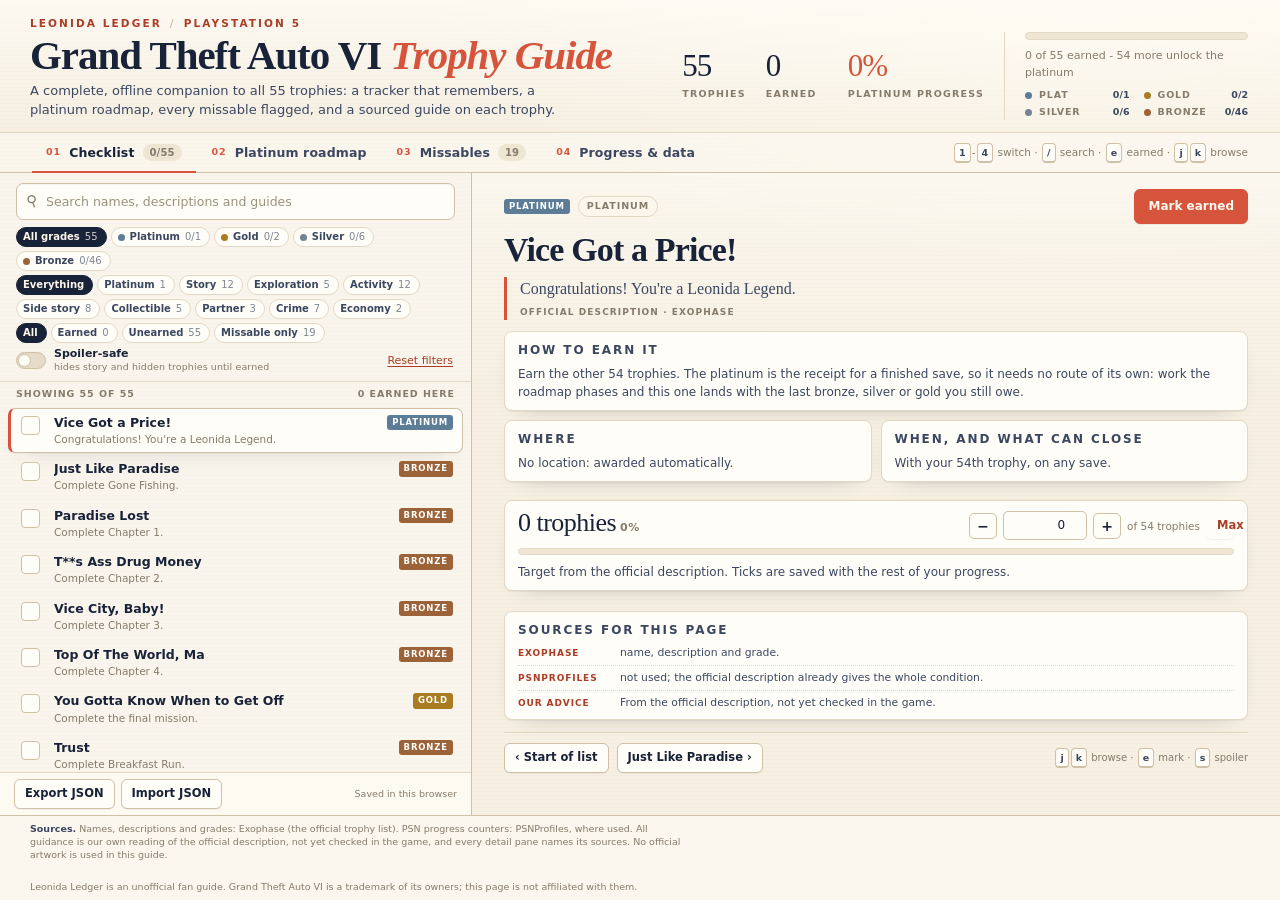
==== app/index.html @ e732f0f4 "Leonida Ledger: sourced 55-trophy tracker, platinum roadmap and missables guide - Checklist over all" ====
<!doctype html>
<html lang="en">
<head>
<meta charset="utf-8">
<meta name="viewport" content="width=device-width, initial-scale=1">
<meta name="color-scheme" content="light">
<title>Leonida Ledger - GTA VI trophy guide and tracker</title>
<link rel="stylesheet" href="style.css">
</head>
<body>
<a class="skip-link" href="#main">Skip to the guide</a>

<header class="masthead">
  <div class="brand">
    <p class="kicker">Leonida Ledger <span class="dot">/</span> PlayStation 5 <span class="pill" id="demo-pill" hidden>Preview data - not saved</span></p>
    <h1>Grand Theft Auto VI <em>Trophy Guide</em></h1>
    <p class="dek">A complete, offline companion to all 55 trophies: a tracker that remembers, a platinum roadmap, every missable flagged, and a sourced guide on each trophy.</p>
  </div>
  <div class="dashboard" aria-label="Progress summary">
    <div class="stat">
      <span class="stat-value" id="stat-total">55</span>
      <span class="stat-label">trophies</span>
    </div>
    <div class="stat">
      <span class="stat-value" id="stat-earned">0</span>
      <span class="stat-label">earned</span>
    </div>
    <div class="stat accent">
      <span class="stat-value" id="stat-plat">0%</span>
      <span class="stat-label">platinum progress</span>
    </div>
    <div class="statwide">
      <div class="platbar" role="progressbar" aria-labelledby="plat-caption" aria-valuemin="0" aria-valuemax="55" aria-valuenow="0" id="platbar"><span id="platfill"></span></div>
      <p class="platcaption" id="plat-caption"><span id="plat-caption-text">0 of 55 earned - 54 unlocks the platinum</span></p>
      <ul class="gradebars" id="gradebars" aria-label="Trophies earned by grade"></ul>
    </div>
  </div>
</header>

<nav class="tabs" role="tablist" aria-label="Guide sections">
  <button class="tab" role="tab" id="tab-checklist" data-tab="checklist" aria-controls="view-checklist" aria-selected="true"><span class="tabnum">01</span> Checklist <span class="tabcount" id="tabcount">0/55</span></button>
  <button class="tab" role="tab" id="tab-roadmap" data-tab="roadmap" aria-controls="view-roadmap" aria-selected="false"><span class="tabnum">02</span> Platinum roadmap</button>
  <button class="tab" role="tab" id="tab-missables" data-tab="missables" aria-controls="view-missables" aria-selected="false"><span class="tabnum">03</span> Missables <span class="tabcount" id="misscount">0</span></button>
  <button class="tab" role="tab" id="tab-progress" data-tab="progress" aria-controls="view-progress" aria-selected="false"><span class="tabnum">04</span> Progress &amp; data</button>
  <span class="tabhint"><kbd>1</kbd>-<kbd>4</kbd> switch · <kbd>/</kbd> search · <kbd>e</kbd> earned · <kbd>j</kbd><kbd>k</kbd> browse</span>
</nav>

<main id="main">
  <section class="view view-workbench" id="view-checklist" role="tabpanel" aria-labelledby="tab-checklist">
    <div class="workbench">
      <aside class="listpane" aria-label="Trophy list and filters">
        <div class="searchrow">
          <label class="search" for="search">
            <span class="search-icon" aria-hidden="true">&#9906;</span>
            <input id="search" type="search" placeholder="Search names, descriptions and guides" autocomplete="off" spellcheck="false">
          </label>
          <button class="ghostbtn" id="clear-search" type="button" hidden>Clear</button>
        </div>

        <div class="filters">
          <div class="chiprow" id="grade-filters" role="group" aria-label="Filter by trophy grade"></div>
          <div class="chiprow" id="kind-filters" role="group" aria-label="Filter by trophy kind"></div>
          <div class="chiprow" id="status-filters" role="group" aria-label="Filter by earned state"></div>
          <div class="filterfoot">
            <label class="switch" for="spoiler">
              <input type="checkbox" id="spoiler">
              <span class="switch-track" aria-hidden="true"><span class="switch-knob"></span></span>
              <span class="switch-text">Spoiler-safe<small>hides story and hidden trophies until earned</small></span>
            </label>
            <button class="linkbtn" id="clear-filters" type="button">Reset filters</button>
          </div>
        </div>

        <p class="listmeta" id="listmeta" aria-live="polite"></p>
        <ol class="trophylist" id="trophylist" role="listbox" aria-label="Trophies" tabindex="0"></ol>
        <div class="listempty" id="list-empty" hidden>
          <p class="empty-title">Nothing matches those filters</p>
          <p>Try a looser grade, a different kind, or clear the search.</p>
          <button class="btn" id="empty-reset" type="button">Reset filters</button>
        </div>
        <div class="listfoot">
          <button class="btn small" type="button" data-action="export">Export JSON</button>
          <label class="btn small"><span>Import JSON</span><input type="file" accept="application/json,.json" data-action="import" hidden></label>
          <span class="listfoot-note" id="save-note">Saved in this browser</span>
        </div>
      </aside>

      <article class="detailpane" id="detail" aria-live="polite"></article>
    </div>
  </section>

  <section class="view view-scroll" id="view-roadmap" role="tabpanel" aria-labelledby="tab-roadmap" hidden></section>
  <section class="view view-scroll" id="view-missables" role="tabpanel" aria-labelledby="tab-missables" hidden></section>
  <section class="view view-scroll" id="view-progress" role="tabpanel" aria-labelledby="tab-progress" hidden></section>
</main>

<footer class="foot">
  <p><strong>Sources.</strong> Names, descriptions and grades: Exophase (the official trophy list). PSN progress counters: PSNProfiles, where used. All guidance is our own reading of the official description, not yet checked in the game, and every detail pane names its sources. No official artwork is used in this guide.</p>
  <p class="foot-meta">Leonida Ledger is an unofficial fan guide. Grand Theft Auto VI is a trademark of its owners; this page is not affiliated with them.</p>
</footer>

<div class="toast" id="toast" role="status" aria-live="polite" hidden></div>
<script type="module" src="app.js"></script>
</body>
</html>
---- app/style.css ----
/* Leonida Ledger - paper-and-ink look, no external assets or fonts. */
:root {
  --paper: #f6efe2;
  --paper-deep: #efe5d3;
  --card: #fffdf7;
  --card-2: #fbf7ec;
  --ink: #182238;
  --ink-2: #3b4761;
  --muted: #857b6b;
  --rule: #e3d8c4;
  --rule-strong: #cfc0a6;
  --coral: #d5543b;
  --coral-dark: #ab3d27;
  --coral-wash: #f9e3dc;
  --gold: #a97c22;
  --silver: #77828f;
  --bronze: #9c6238;
  --platinum: #5d7d96;
  --focus: #2669a8;
  --serif: "Iowan Old Style", "Palatino Linotype", Palatino, Georgia, "Times New Roman", serif;
  --sans: "Segoe UI", system-ui, -apple-system, "Helvetica Neue", Arial, sans-serif;
  --shadow: 0 1px 0 rgba(24, 34, 56, .04), 0 8px 24px -18px rgba(24, 34, 56, .45);
}

* { box-sizing: border-box; }

html, body { height: 100%; }

body {
  margin: 0;
  display: flex;
  flex-direction: column;
  overflow: hidden;
  background:
    radial-gradient(1200px 600px at 85% -10%, #fdf9ef 0%, rgba(253, 249, 239, 0) 60%),
    repeating-linear-gradient(0deg, rgba(24, 34, 56, .014) 0 1px, transparent 1px 4px),
    var(--paper);
  color: var(--ink);
  font: 15px/1.55 var(--sans);
  -webkit-font-smoothing: antialiased;
}

h1, h2, h3, h4 { font-family: var(--serif); font-weight: 600; margin: 0; letter-spacing: -.01em; }
p { margin: 0; }
button, input, select { font: inherit; color: inherit; }
button { cursor: pointer; }
:focus-visible { outline: 2px solid var(--focus); outline-offset: 2px; }
::selection { background: #f4c9bd; }

.sr-only, .sr {
  position: absolute; width: 1px; height: 1px; padding: 0; margin: -1px;
  overflow: hidden; clip: rect(0 0 0 0); white-space: nowrap; border: 0;
}

.skip-link {
  position: absolute; left: 12px; top: -48px; z-index: 20;
  background: var(--ink); color: #fff; padding: 8px 14px; border-radius: 6px;
  text-decoration: none; transition: top .15s ease;
}
.skip-link:focus { top: 10px; }

/* ---------- masthead ---------- */
.masthead {
  display: grid;
  grid-template-columns: minmax(0, 1fr) auto;
  gap: 26px;
  align-items: end;
  padding: 15px 30px 12px;
  border-bottom: 1px solid var(--rule);
  background: linear-gradient(180deg, rgba(255, 253, 247, .72), rgba(255, 253, 247, 0));
}
.kicker {
  font-size: 10.5px;
  letter-spacing: .2em;
  text-transform: uppercase;
  color: var(--coral-dark);
  font-weight: 700;
  display: flex; align-items: center; gap: 8px;
}
.kicker .dot { color: var(--rule-strong); }
.pill {
  background: var(--ink); color: #fff8ea; letter-spacing: .08em;
  padding: 2px 8px; border-radius: 999px; font-size: 9.5px; font-weight: 600;
}
.masthead h1 {
  font-size: clamp(29px, 3.2vw, 41px);
  line-height: 1.02;
  margin: 4px 0 5px;
  letter-spacing: -.025em;
}
.masthead h1 em { font-style: italic; color: var(--coral); }
.dek { max-width: 64ch; color: var(--ink-2); font-size: 13px; line-height: 1.45; }

.dashboard {
  display: grid;
  grid-template-columns: repeat(3, auto) 244px;
  gap: 20px;
  align-items: center;
  padding: 6px 2px 0;
}
.stat { display: flex; flex-direction: column; min-width: 62px; }
.stat-value {
  font-family: var(--serif); font-size: 31px; line-height: 1;
  letter-spacing: -.03em; font-variant-numeric: lining-nums tabular-nums;
}
.stat-label {
  font-size: 9.5px; text-transform: uppercase; letter-spacing: .13em;
  color: var(--muted); font-weight: 700; margin-top: 6px; white-space: nowrap;
}
.stat.accent .stat-value { color: var(--coral); }
.statwide {
  border-left: 1px solid var(--rule);
  padding-left: 20px;
  display: flex; flex-direction: column; gap: 7px;
}
.platbar {
  height: 8px; border-radius: 99px; background: var(--paper-deep);
  border: 1px solid var(--rule); overflow: hidden;
}
.platbar > span {
  display: block; height: 100%; width: 0%;
  background: linear-gradient(90deg, var(--coral), #e88367);
  border-radius: 99px; transition: width .35s ease;
}
.platcaption { font-size: 11px; color: var(--muted); font-variant-numeric: tabular-nums; }
.gradebars { list-style: none; display: grid; grid-template-columns: 1fr 1fr; gap: 2px 14px; margin: 0; padding: 0; }
.gradebars li { display: grid; grid-template-columns: 8px 1fr auto; gap: 6px; align-items: center; font-size: 9.5px; }
.gb-name { text-transform: uppercase; letter-spacing: .09em; color: var(--muted); font-weight: 700; }
.gb-dot { width: 7px; height: 7px; border-radius: 99px; background: var(--muted); }
.gb-dot.gb-platinum { background: var(--platinum); }
.gb-dot.gb-gold { background: var(--gold); }
.gb-dot.gb-silver { background: var(--silver); }
.gb-dot.gb-bronze { background: var(--bronze); }
.gb-count { color: var(--ink-2); font-variant-numeric: tabular-nums; font-weight: 600; }

/* ---------- tabs ---------- */
.tabs {
  display: flex; align-items: stretch; gap: 2px;
  padding: 0 32px;
  border-bottom: 1px solid var(--rule-strong);
  background: rgba(255, 253, 247, .5);
}
.tab {
  border: 0; background: none; padding: 10px 14px 9px;
  font-size: 12.5px; font-weight: 600; color: var(--ink-2);
  border-bottom: 2px solid transparent; margin-bottom: -1px;
  display: inline-flex; align-items: center; gap: 8px;
  letter-spacing: .01em;
}
.tab:hover { color: var(--ink); background: rgba(213, 84, 59, .05); }
.tab[aria-selected="true"] { color: var(--ink); border-bottom-color: var(--coral); }
.tabnum { font-size: 9.5px; letter-spacing: .1em; color: var(--coral); font-weight: 700; }
.tabcount {
  font-size: 10px; font-weight: 700; color: var(--muted);
  background: var(--paper-deep); border-radius: 999px; padding: 1px 7px;
  font-variant-numeric: tabular-nums;
}
.tabhint { margin-left: auto; align-self: center; font-size: 10.5px; color: var(--muted); }
kbd {
  font: 600 9.5px/1 var(--sans); border: 1px solid var(--rule-strong);
  border-bottom-width: 2px; border-radius: 4px; padding: 3px 4px;
  background: var(--card); color: var(--ink-2); margin: 0 1px;
}

/* ---------- shared ---------- */
main { flex: 1; min-height: 0; display: flex; flex-direction: column; }
.view { flex: 1; min-height: 0; display: flex; }
.view[hidden] { display: none; }
.view-workbench { overflow: hidden; }
.view-scroll { display: block; overflow-y: auto; padding: 26px 36px 40px; scrollbar-width: thin; }
.workbench { display: grid; grid-template-columns: 472px minmax(0, 1fr); flex: 1; min-height: 0; width: 100%; }

.btn {
  border: 1px solid var(--rule-strong); background: var(--card); color: var(--ink);
  padding: 7px 13px; border-radius: 6px; font-size: 12px; font-weight: 600;
  box-shadow: 0 1px 0 rgba(24, 34, 56, .05);
}
.btn:hover { border-color: var(--ink-2); background: #fff; }
.btn.primary { background: var(--coral); border-color: var(--coral); color: #fff8ef; }
.btn.primary:hover { background: var(--coral-dark); border-color: var(--coral-dark); }
.btn.small { padding: 5px 10px; font-size: 11.5px; }
.btn.quiet { background: transparent; border-color: transparent; color: var(--coral-dark); }
.linkbtn {
  border: 0; background: none; color: var(--coral-dark); font-size: 11px;
  text-decoration: underline; text-underline-offset: 2px; padding: 2px;
}
.ghostbtn { border: 0; background: none; color: var(--muted); font-size: 11px; padding: 4px; }

/* ---------- checklist left ---------- */
.listpane {
  display: flex; flex-direction: column; min-height: 0;
  border-right: 1px solid var(--rule-strong);
  background: rgba(255, 253, 247, .42);
}
.searchrow { display: flex; gap: 6px; align-items: center; padding: 10px 16px 7px; }
.search {
  flex: 1; display: flex; align-items: center; gap: 8px;
  background: var(--card); border: 1px solid var(--rule-strong);
  border-radius: 7px; padding: 0 10px; box-shadow: inset 0 1px 2px rgba(24, 34, 56, .04);
}
.search:focus-within { border-color: var(--ink-2); box-shadow: 0 0 0 3px rgba(38, 105, 168, .13); }
.search-icon { color: var(--muted); font-size: 15px; line-height: 1; transform: rotate(-20deg); }
.search input {
  flex: 1; border: 0; background: none; padding: 8px 0; font-size: 12.5px; min-width: 0;
}
.search input::placeholder { color: #9a927f; }
.search input:focus { outline: none; }
.filters { padding: 0 16px 8px; border-bottom: 1px solid var(--rule); }
.chiprow { display: flex; flex-wrap: wrap; gap: 4px; margin-bottom: 4px; }
.chip {
  border: 1px solid var(--rule); background: var(--card); color: var(--ink-2);
  border-radius: 99px; padding: 2px 8px 2px 6px; font-size: 10px; font-weight: 600;
  display: inline-flex; align-items: center; gap: 5px; line-height: 1.4;
}
.chip:hover { border-color: var(--rule-strong); background: #fff; }
.chip[aria-pressed="true"] { background: var(--ink); border-color: var(--ink); color: #fdf7ea; }
.chip .swatch { width: 7px; height: 7px; border-radius: 99px; background: var(--muted); }
.chip .n { font-variant-numeric: tabular-nums; opacity: .65; font-weight: 500; }
.chip[aria-pressed="true"] .n { opacity: .8; }
.chip.off { opacity: .55; }
.filterfoot { display: flex; align-items: center; justify-content: space-between; gap: 10px; margin-top: 4px; }
.switch { display: flex; align-items: center; gap: 8px; cursor: pointer; min-width: 0; }
.switch input { position: absolute; opacity: 0; width: 1px; height: 1px; }
.switch-track {
  width: 30px; height: 17px; border-radius: 99px; background: #e6dbc7;
  border: 1px solid var(--rule-strong); position: relative; flex: none; transition: background .15s;
}
.switch-knob {
  position: absolute; top: 1px; left: 1px; width: 13px; height: 13px; border-radius: 99px;
  background: var(--card); border: 1px solid var(--rule-strong); transition: transform .15s ease;
}
.switch input:checked + .switch-track { background: var(--ink); border-color: var(--ink); }
.switch input:checked + .switch-track .switch-knob { transform: translateX(13px); background: #fdf7ea; border-color: #fdf7ea; }
.switch input:focus-visible + .switch-track { outline: 2px solid var(--focus); outline-offset: 2px; }
.switch-text { font-size: 11px; font-weight: 600; line-height: 1.25; }
.switch-text small { display: block; font-weight: 400; font-size: 9.5px; color: var(--muted); letter-spacing: .01em; }

.listmeta {
  padding: 5px 16px 5px; font-size: 9.5px; letter-spacing: .1em;
  text-transform: uppercase; color: var(--muted); font-weight: 700;
  display: flex; justify-content: space-between; gap: 8px;
}
.trophylist {
  list-style: none; margin: 0; padding: 0 8px 8px; overflow-y: auto; flex: 1; min-height: 0;
  scrollbar-width: thin; scrollbar-color: var(--rule-strong) transparent;
}
.trow {
  display: grid; grid-template-columns: 24px minmax(0, 1fr) auto;
  gap: 9px; align-items: start;
  padding: 6px 9px 6px 10px; margin: 1px 0; border-radius: 7px;
  border: 1px solid transparent; border-left: 3px solid transparent;
  cursor: pointer; position: relative;
}
.trow:hover { background: rgba(255, 255, 255, .72); border-color: var(--rule); border-left-color: var(--rule-strong); }
.trow[aria-selected="true"] { background: var(--card); border-color: var(--rule-strong); border-left-color: var(--coral); box-shadow: var(--shadow); }
.trow.is-earned .tname { color: var(--ink-2); }
.trow.is-earned .tdesc { opacity: .72; }
.trow.is-masked .tname, .trow.is-masked .tdesc { color: var(--muted); font-style: italic; }

.check {
  width: 19px; height: 19px; margin-top: 1px; border-radius: 4px;
  border: 1.5px solid var(--rule-strong); background: var(--card);
  display: grid; place-items: center; padding: 0; color: transparent;
  font-size: 12px; line-height: 1; font-weight: 700;
}
.check:hover { border-color: var(--coral); }
.trow.is-earned .check { background: var(--coral); border-color: var(--coral); color: #fff8ef; }
.check:focus-visible { outline: 2px solid var(--focus); outline-offset: 2px; }
.tmain { min-width: 0; }
.tname {
  display: block; font-weight: 650; font-size: 12.5px; line-height: 1.3;
  color: var(--ink); white-space: nowrap; overflow: hidden; text-overflow: ellipsis;
}
.tdesc {
  display: block; font-size: 10.5px; line-height: 1.35; color: var(--muted);
  white-space: nowrap; overflow: hidden; text-overflow: ellipsis; margin-top: 1px;
}
.tright { display: flex; flex-direction: column; align-items: flex-end; gap: 4px; }
.grade {
  font-size: 8.5px; font-weight: 800; letter-spacing: .1em; text-transform: uppercase;
  padding: 2px 5px; border-radius: 3px; color: #fff; white-space: nowrap;
  background: var(--muted); line-height: 1.35;
}
.grade-platinum { background: var(--platinum); }
.grade-gold { background: var(--gold); }
.grade-silver { background: var(--silver); }
.grade-bronze { background: var(--bronze); }
.count-badge {
  font-size: 9px; font-weight: 700; color: var(--ink-2); font-variant-numeric: tabular-nums;
  background: var(--paper-deep); border-radius: 3px; padding: 1px 4px; white-space: nowrap;
}
.flag {
  font-size: 9px; font-weight: 700; letter-spacing: .04em; color: var(--coral-dark);
  text-transform: uppercase;
}
.flag::before { content: "\2691"; margin-right: 2px; }
.listempty { padding: 26px 22px; text-align: center; }
.empty-title { font-family: var(--serif); font-size: 18px; margin-bottom: 4px; }
.listempty p { font-size: 12px; color: var(--muted); margin-bottom: 10px; }
.listfoot {
  border-top: 1px solid var(--rule); padding: 6px 14px; display: flex; gap: 6px;
  align-items: center; background: rgba(255, 253, 247, .6);
}
.listfoot label.btn { display: inline-flex; align-items: center; }
.listfoot-note { margin-left: auto; font-size: 9.5px; color: var(--muted); }

/* ---------- detail ---------- */
.detailpane {
  overflow-y: auto; min-height: 0; padding: 16px 32px 22px;
  background:
    linear-gradient(180deg, rgba(255, 253, 247, .55), rgba(255, 253, 247, 0) 220px);
  scrollbar-width: thin;
}
.detail-head { display: flex; align-items: center; gap: 8px; flex-wrap: wrap; }
.detail-head .spacer { flex: 1; }
.kindtag {
  font-size: 9.5px; letter-spacing: .1em; text-transform: uppercase; font-weight: 700;
  color: var(--muted); border: 1px solid var(--rule); border-radius: 99px; padding: 2px 8px;
  background: var(--card-2);
}
.detail-title {
  font-size: clamp(26px, 2.8vw, 34px); line-height: 1.06; margin: 8px 0 0;
  letter-spacing: -.025em;
}
.detail-title.masked { color: var(--muted); font-style: italic; }
.quote {
  margin: 9px 0 0; padding: 1px 0 1px 13px; border-left: 3px solid var(--coral);
  font-family: var(--serif); font-size: 16px; line-height: 1.4; color: var(--ink-2);
}
.quote cite {
  display: block; margin-top: 6px; font: 700 9px/1.4 var(--sans);
  letter-spacing: .12em; text-transform: uppercase; color: var(--muted); font-style: normal;
}
.miss-callout {
  margin-top: 10px; border: 1px solid #ecc4b7; background: var(--coral-wash);
  border-radius: 7px; padding: 8px 12px; display: flex; gap: 10px; align-items: flex-start;
}
.miss-callout .badge { flex: none; }
.miss-callout p { font-size: 11.5px; line-height: 1.45; color: #7d3524; }
.miss-callout strong { display: block; font-size: 10px; letter-spacing: .09em; text-transform: uppercase; margin-bottom: 2px; }
.badge {
  font-size: 8.5px; font-weight: 800; letter-spacing: .08em; text-transform: uppercase;
  padding: 3px 6px; border-radius: 3px; white-space: nowrap; line-height: 1.3;
}
.badge-attempt { background: #f6d9a8; color: #6b4a10; }
.badge-unknown { background: #e7dfd0; color: #675740; }
.badge-none { background: #dfe8dd; color: #3f5b3c; }
.badge-hidden { background: var(--ink); color: #fdf7ea; }

.guidegrid { display: grid; grid-template-columns: 1fr 1fr; gap: 9px; margin-top: 11px; }
.panel {
  background: var(--card); border: 1px solid var(--rule); border-radius: 8px;
  padding: 9px 13px; box-shadow: var(--shadow);
}
.panel.wide { grid-column: 1 / -1; }
.panel-label {
  font-size: 9px; font-weight: 800; letter-spacing: .16em; text-transform: uppercase;
  color: var(--coral-dark); margin-bottom: 5px; display: flex; align-items: center; gap: 6px;
}
.panel p { font-size: 12px; line-height: 1.5; color: var(--ink-2); }
.panel p + p { margin-top: 6px; }
.panel .pin { color: var(--coral-dark); font-weight: 700; }

.counter { margin-top: 9px; }
.counter-top { display: flex; align-items: baseline; justify-content: space-between; gap: 10px; }
.counter-value { font-family: var(--serif); font-size: 26px; line-height: 1; letter-spacing: -.02em; font-variant-numeric: tabular-nums; }
.counter-value small { font: 600 11px/1 var(--sans); letter-spacing: .04em; color: var(--muted); margin-left: 4px; }
.counter-bar { height: 7px; border-radius: 99px; background: var(--paper-deep); border: 1px solid var(--rule); overflow: hidden; margin: 8px 0 8px; }
.counter-bar > span { display: block; height: 100%; background: linear-gradient(90deg, var(--coral), #e88367); }
.stepper { display: flex; gap: 6px; align-items: center; }
.stepper button {
  width: 28px; height: 26px; border-radius: 5px; border: 1px solid var(--rule-strong);
  background: var(--card); font-weight: 700; font-size: 14px; line-height: 1; display: grid; place-items: center;
}
.stepper button:hover { border-color: var(--ink-2); background: #fff; }
.stepper input {
  width: 84px; border: 1px solid var(--rule-strong); border-radius: 5px; background: var(--card);
  padding: 4px 6px; font-size: 12px; text-align: right; font-variant-numeric: tabular-nums;
}
.stepper .unit { font-size: 10.5px; color: var(--muted); }
.stepper .setmax { margin-left: auto; }

.sources { margin-top: 11px; }
.sources ol { list-style: none; margin: 6px 0 0; padding: 0; display: grid; gap: 5px; }
.sources li {
  display: grid; grid-template-columns: 92px 1fr; gap: 10px;
  font-size: 10.8px; line-height: 1.4; color: var(--ink-2);
  padding-top: 4px; border-top: 1px dotted var(--rule);
}
.sources li:first-child { border-top: 0; padding-top: 0; }
.src-name { font-weight: 800; font-size: 9px; letter-spacing: .1em; text-transform: uppercase; color: var(--coral-dark); padding-top: 2px; }
.srcline { font-size: 10.5px; color: var(--muted); margin-top: 8px; }

.detailnav {
  margin-top: 12px; padding-top: 10px; border-top: 1px solid var(--rule);
  display: flex; gap: 8px; align-items: center;
}
.detailnav .hint { margin-left: auto; font-size: 10px; color: var(--muted); }

.locked {
  margin-top: 18px; border: 1px dashed var(--rule-strong); border-radius: 10px;
  padding: 22px; text-align: center; background: var(--card-2);
}
.locked h3 { font-size: 20px; margin-bottom: 4px; }
.locked p { font-size: 12px; color: var(--muted); max-width: 44ch; margin: 0 auto 12px; }
.lockmark { font-size: 22px; color: var(--coral); margin-bottom: 6px; }

/* ---------- pages ---------- */
.page-head { max-width: 900px; margin-bottom: 20px; }
.page-head h2 { font-size: 32px; line-height: 1.1; letter-spacing: -.02em; }
.page-head .eyebrow {
  font-size: 9.5px; font-weight: 800; letter-spacing: .18em; text-transform: uppercase;
  color: var(--coral-dark); margin-bottom: 6px;
}
.page-head p { margin-top: 7px; font-size: 13px; color: var(--ink-2); max-width: 78ch; }
.page-head .note { font-size: 11px; color: var(--muted); margin-top: 6px; }

.roadmap-layout { display: grid; grid-template-columns: minmax(0, 1fr) 340px; gap: 22px; align-items: start; }
.phase-grid { display: grid; gap: 12px; }
.phase {
  background: var(--card); border: 1px solid var(--rule); border-radius: 9px;
  padding: 14px 16px; box-shadow: var(--shadow); display: grid;
  grid-template-columns: 42px minmax(0, 1fr); gap: 12px;
}
.phase-num {
  font-family: var(--serif); font-size: 26px; line-height: 1; color: var(--coral);
  border-right: 1px solid var(--rule); padding-right: 10px; font-variant-numeric: lining-nums;
}
.phase h3 { font-size: 19px; line-height: 1.2; }
.phase .why { font-size: 11.5px; color: var(--ink-2); margin-top: 3px; line-height: 1.5; }
.phase-top { display: flex; align-items: baseline; gap: 8px; }
.phase-progress { margin-left: auto; font-size: 10px; font-weight: 700; color: var(--muted); font-variant-numeric: tabular-nums; white-space: nowrap; }
.phase-bar { height: 4px; background: var(--paper-deep); border-radius: 99px; margin: 8px 0 8px; overflow: hidden; }
.phase-bar > span { display: block; height: 100%; background: var(--coral); }
.chipwrap { display: flex; flex-wrap: wrap; gap: 4px; }
.tchip {
  border: 1px solid var(--rule); background: var(--card-2); border-radius: 4px;
  padding: 2px 6px; font-size: 10px; line-height: 1.4; color: var(--ink-2);
  display: inline-flex; align-items: center; gap: 4px; max-width: 100%;
}
.tchip:hover { border-color: var(--ink-2); background: #fff; }
.tchip .dot { width: 5px; height: 5px; border-radius: 99px; background: var(--muted); flex: none; }
.tchip.is-earned { background: #eef1e6; border-color: #cbd3bd; color: #5d6a50; text-decoration: line-through; }
.tchip .missmark { color: var(--coral-dark); font-size: 9px; }

.sidecard {
  background: var(--card); border: 1px solid var(--rule-strong); border-radius: 9px;
  padding: 14px 16px; box-shadow: var(--shadow); position: sticky; top: 0;
}
.sidecard h3 { font-size: 18px; margin-bottom: 3px; }
.sidecard .sub { font-size: 10.5px; color: var(--muted); margin-bottom: 8px; }
.watch { list-style: none; margin: 0; padding: 0; display: grid; gap: 7px; }
.watch li { border-top: 1px dotted var(--rule); padding-top: 7px; }
.watch li:first-child { border-top: 0; padding-top: 0; }
.watch button {
  border: 0; background: none; padding: 0; text-align: left; display: block; width: 100%;
}
.watch .wname { font-size: 11.5px; font-weight: 700; display: flex; gap: 6px; align-items: center; }
.watch .wname:hover { color: var(--coral-dark); }
.watch .wnote { font-size: 10px; color: var(--muted); line-height: 1.4; margin-top: 1px; }
.sidecard .footnote { font-size: 9.5px; color: var(--muted); line-height: 1.45; margin-top: 10px; border-top: 1px solid var(--rule); padding-top: 8px; }

.legend { display: grid; grid-template-columns: repeat(3, 1fr); gap: 10px; margin-bottom: 18px; }
.legend .panel p { font-size: 11px; }
.miss-grid { display: grid; grid-template-columns: 1fr 1fr; gap: 12px; }
.miss-card {
  background: var(--card); border: 1px solid var(--rule); border-left: 3px solid var(--coral);
  border-radius: 8px; padding: 12px 14px; box-shadow: var(--shadow);
}
.miss-card.m-unknown { border-left-color: var(--rule-strong); }
.miss-top { display: flex; align-items: center; gap: 6px; flex-wrap: wrap; }
.miss-top h3 { font-size: 16px; line-height: 1.25; margin-right: auto; }
.miss-card .desc { font-size: 11.5px; color: var(--muted); font-style: italic; margin: 5px 0 7px; }
.miss-card dl { display: grid; grid-template-columns: 52px 1fr; gap: 4px 8px; margin: 0; font-size: 11px; }
.miss-card dt { font-weight: 800; font-size: 8.5px; letter-spacing: .1em; text-transform: uppercase; color: var(--coral-dark); padding-top: 2px; }
.miss-card dd { margin: 0; color: var(--ink-2); line-height: 1.45; }
.miss-card .actions { margin-top: 9px; display: flex; gap: 6px; align-items: center; }
.miss-card .src { font-size: 9px; color: var(--muted); margin-top: 7px; border-top: 1px dotted var(--rule); padding-top: 5px; line-height: 1.4; }

.statgrid { display: grid; grid-template-columns: repeat(4, 1fr); gap: 10px; margin-bottom: 18px; }
.statcard { background: var(--card); border: 1px solid var(--rule); border-radius: 8px; padding: 12px 14px; box-shadow: var(--shadow); }
.statcard .v { font-family: var(--serif); font-size: 30px; line-height: 1; letter-spacing: -.02em; }
.statcard .l { font-size: 9px; font-weight: 800; letter-spacing: .13em; text-transform: uppercase; color: var(--muted); margin-top: 5px; }
.statcard .sub { font-size: 10px; color: var(--muted); margin-top: 2px; }
.two-col { display: grid; grid-template-columns: minmax(0, 1.35fr) minmax(0, 1fr); gap: 20px; align-items: start; }
.section-title { font-size: 21px; margin-bottom: 3px; }
.section-sub { font-size: 11px; color: var(--muted); margin-bottom: 10px; }
.counterlist { display: grid; grid-template-columns: 1fr 1fr; gap: 8px; }
.ctile { background: var(--card); border: 1px solid var(--rule); border-radius: 7px; padding: 9px 11px; }
.ctile-top { display: flex; align-items: baseline; gap: 6px; }
.ctile .cn { font-size: 11.5px; font-weight: 700; line-height: 1.3; margin-right: auto; }
.ctile .cv { font-size: 10.5px; color: var(--muted); font-variant-numeric: tabular-nums; white-space: nowrap; }
.ctile .bar { height: 4px; background: var(--paper-deep); border-radius: 99px; margin: 6px 0; overflow: hidden; }
.ctile .bar > span { display: block; height: 100%; background: var(--silver); }
.ctile.is-earned .bar > span { background: var(--coral); }
.ctile .row { display: flex; gap: 4px; align-items: center; }
.ctile .row button { width: 24px; height: 21px; font-size: 12px; border-radius: 4px; border: 1px solid var(--rule-strong); background: var(--card); display: grid; place-items: center; }
.ctile .row input { width: 62px; padding: 1px 5px; font-size: 10.5px; border: 1px solid var(--rule); border-radius: 4px; text-align: right; background: var(--card); }
.ctile .row .u { font-size: 9px; color: var(--muted); }
.ctile .row .max { margin-left: auto; font-size: 9px; }

.datacard { background: var(--card); border: 1px solid var(--rule); border-radius: 8px; padding: 14px; box-shadow: var(--shadow); }
.datacard h3 { font-size: 17px; margin-bottom: 3px; }
.datacard p { font-size: 11.5px; color: var(--ink-2); margin-bottom: 10px; line-height: 1.5; }
.datarow { display: flex; flex-wrap: wrap; gap: 6px; }
.sourcelist { list-style: none; margin: 8px 0 0; padding: 0; display: grid; gap: 7px; }
.sourcelist li { font-size: 11px; line-height: 1.5; color: var(--ink-2); border-top: 1px dotted var(--rule); padding-top: 6px; }
.sourcelist li:first-child { border-top: 0; padding-top: 0; }
.sourcelist strong { display: block; font-size: 9px; letter-spacing: .12em; text-transform: uppercase; color: var(--coral-dark); }
.kbdlist { display: grid; grid-template-columns: 1fr 1fr; gap: 4px 12px; font-size: 11px; color: var(--ink-2); margin-top: 8px; }
.kbdlist div { display: flex; align-items: center; gap: 6px; }

.foot {
  border-top: 1px solid var(--rule-strong);
  padding: 6px 30px 7px; background: rgba(255, 253, 247, .6);
  font-size: 9.5px; line-height: 1.4; color: var(--muted);
  display: flex; gap: 18px; align-items: baseline; flex-wrap: wrap;
}
.foot strong { color: var(--ink-2); }
.foot p { max-width: 108ch; }
.foot-meta { white-space: nowrap; }

.toast {
  position: fixed; left: 50%; bottom: 22px; transform: translateX(-50%);
  background: var(--ink); color: #fdf7ea; padding: 9px 16px; border-radius: 999px;
  font-size: 12px; box-shadow: 0 10px 30px -10px rgba(24, 34, 56, .6); z-index: 30;
}
.toast[hidden] { display: none; }

/* ---------- narrower screens ---------- */
@media (max-width: 1180px) {
  .dashboard { grid-template-columns: repeat(3, auto); }
  .statwide { grid-column: 1 / -1; border-left: 0; padding-left: 0; border-top: 1px solid var(--rule); padding-top: 8px; }
  .workbench { grid-template-columns: 400px minmax(0, 1fr); }
  .gradebars { grid-template-columns: repeat(4, 1fr); }
  .tabhint { display: none; }
  .roadmap-layout, .two-col { grid-template-columns: 1fr; }
  .sidecard { position: static; }
}
@media (max-width: 860px) {
  body { overflow: auto; }
  .masthead { grid-template-columns: 1fr; }
  .workbench { grid-template-columns: 1fr; }
  .listpane { max-height: 48vh; border-right: 0; border-bottom: 1px solid var(--rule-strong); }
  .detailpane { overflow: visible; }
  .guidegrid, .miss-grid, .legend, .statgrid, .counterlist, .kbdlist { grid-template-columns: 1fr; }
  .view-scroll { padding: 18px; }
  .foot { display: none; }
}
@media (prefers-reduced-motion: reduce) {
  * { transition: none !important; scroll-behavior: auto !important; }
}
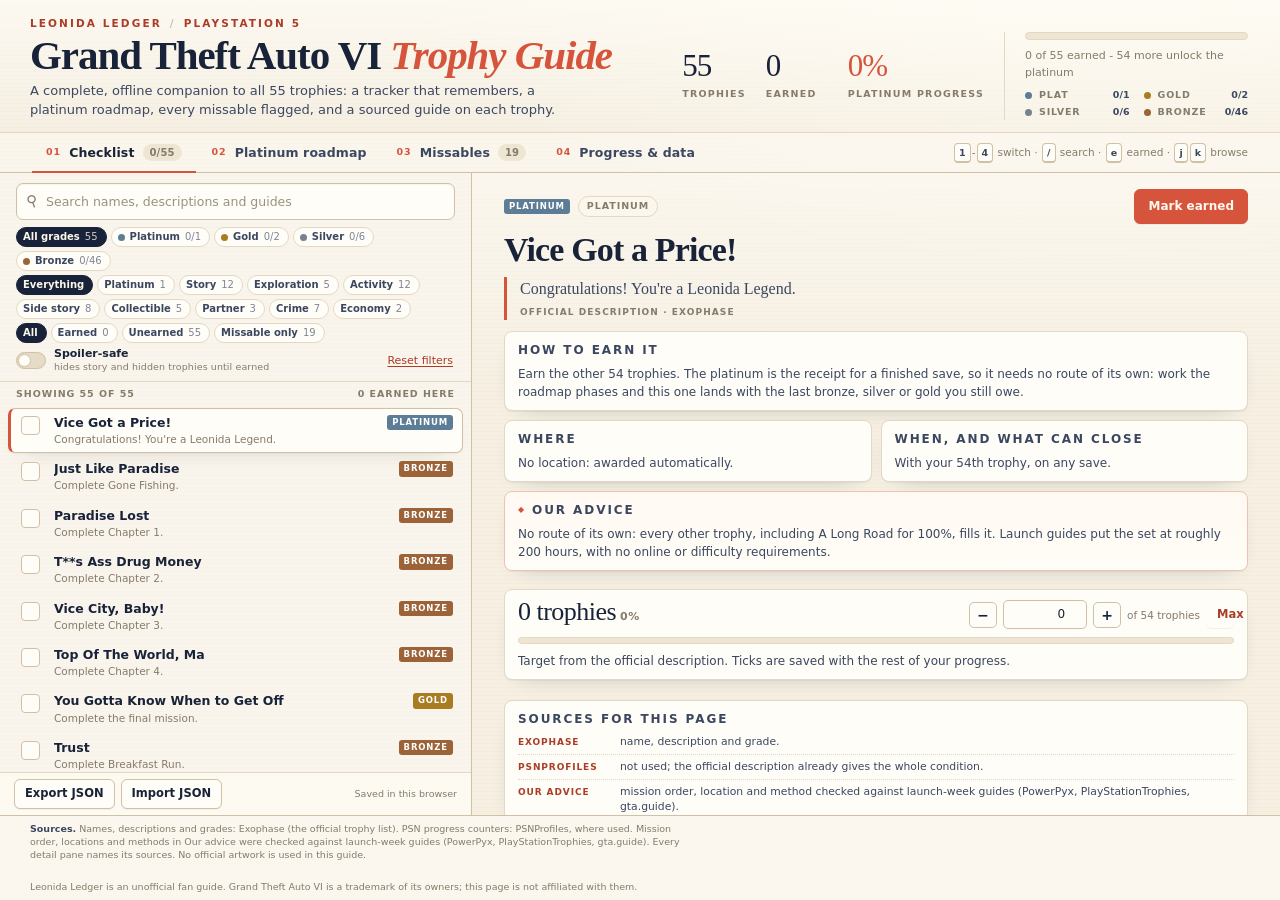
==== commit aca05656: "Guide: responsive layout, SEO metadata and sourced launch-week advice Rewrite the per-trophy "Our ad" ====
--- a/app/index.html
+++ b/app/index.html
@@ -4,11 +4,73 @@
 <meta charset="utf-8">
 <meta name="viewport" content="width=device-width, initial-scale=1">
 <meta name="color-scheme" content="light">
-<title>Leonida Ledger - GTA VI trophy guide and tracker</title>
+<title>GTA VI Trophy Guide &amp; Platinum Tracker - All 55 Trophies | Leonida Ledger</title>
+<meta name="description" content="A complete GTA VI trophy guide and tracker for PS5: all 55 trophies with mission context, locations, missable windows, part-way counters, a platinum roadmap, spoiler-safe mode and sources.">
+<meta name="author" content="Leonida Ledger">
+<meta name="robots" content="index, follow, max-image-preview:large">
+<meta name="theme-color" content="#f6efe2">
+<link rel="canonical" href="https://tufstraka.github.io/gta6-trophy-guide/">
+<link rel="icon" href="favicon.svg" type="image/svg+xml">
+<link rel="apple-touch-icon" href="screenshot.jpg">
+<meta property="og:type" content="website">
+<meta property="og:site_name" content="Leonida Ledger">
+<meta property="og:title" content="GTA VI Trophy Guide &amp; Platinum Tracker - All 55 Trophies">
+<meta property="og:description" content="All 55 GTA VI trophies with mission context, locations, missable windows and counters, plus a platinum roadmap, spoiler-safe mode and a tracker that saves in your browser.">
+<meta property="og:url" content="https://tufstraka.github.io/gta6-trophy-guide/">
+<meta property="og:image" content="https://tufstraka.github.io/gta6-trophy-guide/screenshot.jpg">
+<meta property="og:image:width" content="1280">
+<meta property="og:image:height" content="800">
+<meta property="og:image:alt" content="Leonida Ledger's GTA VI trophy checklist showing platinum progress and the official trophy list">
+<meta property="og:locale" content="en_US">
+<meta name="twitter:card" content="summary_large_image">
+<meta name="twitter:title" content="GTA VI Trophy Guide &amp; Platinum Tracker - All 55 Trophies">
+<meta name="twitter:description" content="All 55 GTA VI trophies with mission context, locations and missable windows, plus a platinum roadmap and a tracker that saves in your browser.">
+<meta name="twitter:image" content="https://tufstraka.github.io/gta6-trophy-guide/screenshot.jpg">
+<script type="application/ld+json">
+{
+  "@context": "https://schema.org",
+  "@graph": [
+    {
+      "@type": "WebSite",
+      "@id": "https://tufstraka.github.io/gta6-trophy-guide/#website",
+      "url": "https://tufstraka.github.io/gta6-trophy-guide/",
+      "name": "Leonida Ledger",
+      "description": "An unofficial GTA VI trophy guide, tracker and platinum roadmap.",
+      "inLanguage": "en"
+    },
+    {
+      "@type": "WebApplication",
+      "@id": "https://tufstraka.github.io/gta6-trophy-guide/#app",
+      "name": "Leonida Ledger - GTA VI Trophy Guide & Tracker",
+      "url": "https://tufstraka.github.io/gta6-trophy-guide/",
+      "applicationCategory": "GameApplication",
+      "operatingSystem": "Any",
+      "browserRequirements": "Requires JavaScript for the tracker; the guide data is plain JSON.",
+      "isAccessibleForFree": true,
+      "offers": { "@type": "Offer", "price": "0", "priceCurrency": "USD" },
+      "description": "Track all 55 Grand Theft Auto VI trophies with mission context, locations, missable windows, part-way counters, a platinum roadmap and spoiler-safe mode.",
+      "about": {
+        "@type": "VideoGame",
+        "name": "Grand Theft Auto VI",
+        "publisher": { "@type": "Organization", "name": "Rockstar Games" },
+        "gamePlatform": "PlayStation 5"
+      }
+    }
+  ]
+}
+</script>
 <link rel="stylesheet" href="style.css">
 </head>
 <body>
 <a class="skip-link" href="#main">Skip to the guide</a>
+
+<noscript>
+  <div class="noscript">
+    <h2>GTA VI trophy guide: all 55 trophies</h2>
+    <p>The tracker needs JavaScript, but the guide itself is all here: 55 trophies (1 platinum, 2 gold, 6 silver, 46 bronze) across five story chapters, with a platinum roadmap, 100% completion targets, collectibles, challenges and every missable window.</p>
+    <p>Names, descriptions and grades come from Exophase; mission context and methods are checked against launch-week guides. The full trophy data is public in <a href="data/trophies.json">data/trophies.json</a>.</p>
+  </div>
+</noscript>
 
 <header class="masthead">
   <div class="brand">
@@ -95,7 +157,7 @@
 </main>
 
 <footer class="foot">
-  <p><strong>Sources.</strong> Names, descriptions and grades: Exophase (the official trophy list). PSN progress counters: PSNProfiles, where used. All guidance is our own reading of the official description, not yet checked in the game, and every detail pane names its sources. No official artwork is used in this guide.</p>
+  <p><strong>Sources.</strong> Names, descriptions and grades: Exophase (the official trophy list). PSN progress counters: PSNProfiles, where used. Mission order, locations and methods in Our advice were checked against launch-week guides (PowerPyx, PlayStationTrophies, gta.guide). Every detail pane names its sources. No official artwork is used in this guide.</p>
   <p class="foot-meta">Leonida Ledger is an unofficial fan guide. Grand Theft Auto VI is a trademark of its owners; this page is not affiliated with them.</p>
 </footer>
 
--- a/app/style.css
+++ b/app/style.css
@@ -547,6 +547,104 @@
   .view-scroll { padding: 18px; }
   .foot { display: none; }
 }
+/* ---------- advice ---------- */
+.panel.advice {
+  border-color: #ecc4b7;
+  background: linear-gradient(180deg, #fff9f2, var(--card));
+}
+.panel.advice .panel-label::before { content: "\25C6"; font-size: 8px; color: var(--coral); }
+.miss-card .adv {
+  font-size: 11px; line-height: 1.5; color: var(--ink-2); margin-top: 8px;
+}
+.miss-card .adv b {
+  display: block; font-size: 8.5px; letter-spacing: .12em; text-transform: uppercase;
+  color: var(--coral-dark); margin-bottom: 1px;
+}
+.noscript {
+  margin: 16px 24px 0; padding: 14px 18px; max-width: 82ch;
+  border: 1px solid var(--rule-strong); border-radius: 8px; background: var(--card);
+}
+.noscript h2 { font-size: 21px; margin-bottom: 4px; }
+.noscript p { font-size: 12.5px; color: var(--ink-2); margin-top: 6px; }
+.noscript a { color: var(--coral-dark); }
+
+/* ---------- narrower screens: tablet and phone ---------- */
+@media (max-width: 860px) {
+  html { -webkit-text-size-adjust: 100%; }
+  .tabs { overflow-x: auto; padding: 0 14px; scrollbar-width: none; }
+  .tabs::-webkit-scrollbar { display: none; }
+  .tab { flex: none; padding: 11px 11px 9px; }
+  .listpane { max-height: 46vh; }
+  .detailpane { padding: 16px 18px 24px; }
+  .foot { display: flex; flex-direction: column; gap: 6px; padding: 9px 18px 12px; }
+  .foot-meta { white-space: normal; }
+  .toast { left: 12px; right: 12px; transform: none; text-align: center; }
+}
+
+@media (max-width: 640px) {
+  .masthead { padding: 12px 15px 10px; gap: 12px; }
+  .masthead h1 { font-size: clamp(26px, 7.4vw, 33px); }
+  .dek { font-size: 12.5px; }
+  .dashboard { grid-template-columns: repeat(3, minmax(0, 1fr)); gap: 10px; padding-top: 2px; }
+  .stat { min-width: 0; }
+  .stat-value { font-size: 26px; }
+  .stat-label { font-size: 8.5px; letter-spacing: .1em; }
+  .statwide { padding-top: 7px; }
+  .gradebars { gap: 2px 8px; }
+  .tabs { padding: 0 8px; }
+  .tab { font-size: 11.5px; padding: 10px 8px 8px; }
+  .tabcount { padding: 1px 6px; }
+  .searchrow { padding: 8px 12px 6px; }
+  .search input { font-size: 16px; }
+  .filters { padding: 0 12px 8px; }
+  .chip { font-size: 10.5px; padding: 4px 9px 4px 7px; min-height: 26px; }
+  .check { width: 22px; height: 22px; }
+  .trow { grid-template-columns: 22px minmax(0, 1fr) auto; gap: 8px; padding: 7px 8px; }
+  .listfoot { flex-wrap: wrap; }
+  .listfoot-note { margin-left: 0; width: 100%; }
+  .view-scroll { padding: 16px 13px 26px; }
+  .page-head { margin-bottom: 14px; }
+  .page-head h2 { font-size: 24px; }
+  .page-head p { font-size: 12.5px; }
+  .detail-title { font-size: 24px; }
+  .detail-head { gap: 6px; }
+  .detail-head .spacer { display: none; }
+  .detail-head .btn { margin-left: auto; }
+  .quote { font-size: 14.5px; }
+  .panel { padding: 9px 11px; }
+  .panel p { font-size: 11.8px; }
+  .sources li { grid-template-columns: 1fr; gap: 1px; }
+  .counter-top { flex-direction: column; align-items: flex-start; gap: 6px; }
+  .stepper { flex-wrap: wrap; }
+  .stepper .unit { width: 100%; }
+  .stepper .setmax { margin-left: 0; }
+  .detailnav { flex-wrap: wrap; }
+  .detailnav .hint { width: 100%; margin-left: 0; }
+  .phase { grid-template-columns: 28px minmax(0, 1fr); padding: 11px 12px; gap: 9px; }
+  .phase-num { font-size: 20px; padding-right: 7px; }
+  .phase h3 { font-size: 16.5px; }
+  .statgrid { grid-template-columns: 1fr 1fr; }
+  .ctile .row { flex-wrap: wrap; }
+  .miss-card dl { grid-template-columns: 46px 1fr; }
+  .miss-card .actions { flex-wrap: wrap; }
+  .btn { padding: 8px 12px; }
+  .noscript { margin: 12px 13px 0; padding: 12px 14px; }
+  .toast { bottom: 14px; }
+}
+
+@media (max-width: 420px) {
+  .kicker { font-size: 9.5px; letter-spacing: .16em; flex-wrap: wrap; }
+  .dashboard { gap: 8px; }
+  .stat-value { font-size: 23px; }
+  .stat-label { font-size: 8px; }
+  .tab { font-size: 11px; }
+  .tabnum { display: none; }
+  .statgrid { grid-template-columns: 1fr; }
+  .listpane { max-height: 42vh; }
+  .detail-head .btn { width: 100%; margin-left: 0; }
+  .guidegrid { gap: 7px; }
+}
+
 @media (prefers-reduced-motion: reduce) {
   * { transition: none !important; scroll-behavior: auto !important; }
 }
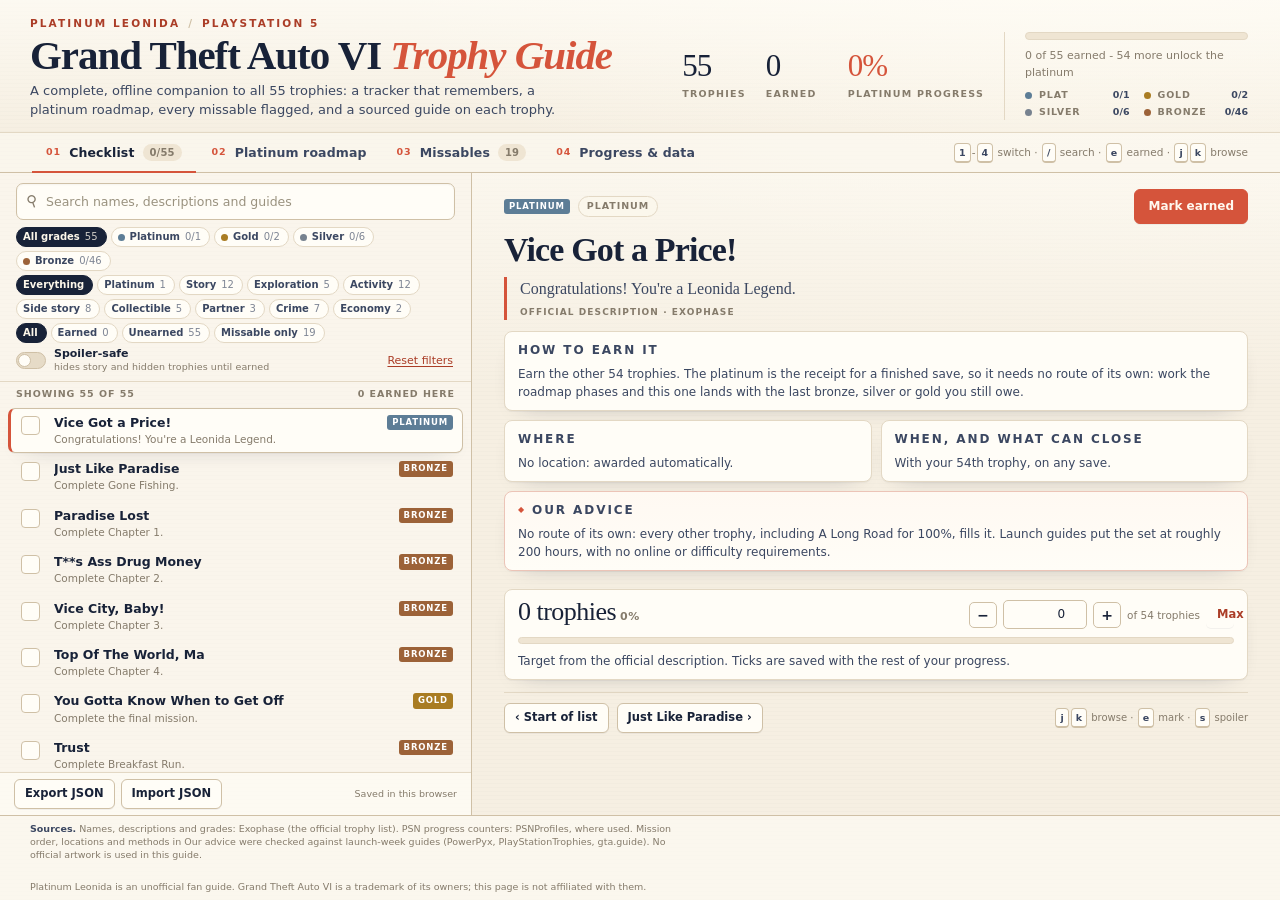
==== commit 5c697b78: "Rename to Platinum Leonida and drop per-trophy source panels The old wordmark clashes with existing " ====
--- a/app/index.html
+++ b/app/index.html
@@ -4,28 +4,28 @@
 <meta charset="utf-8">
 <meta name="viewport" content="width=device-width, initial-scale=1">
 <meta name="color-scheme" content="light">
-<title>GTA VI Trophy Guide &amp; Platinum Tracker - All 55 Trophies | Leonida Ledger</title>
-<meta name="description" content="A complete GTA VI trophy guide and tracker for PS5: all 55 trophies with mission context, locations, missable windows, part-way counters, a platinum roadmap, spoiler-safe mode and sources.">
-<meta name="author" content="Leonida Ledger">
+<title>GTA VI Trophy Guide &amp; Platinum Tracker - All 55 Trophies | Platinum Leonida</title>
+<meta name="description" content="A complete GTA VI trophy guide and tracker for PS5: all 55 trophies with mission context, locations, missable windows, part-way counters, a platinum roadmap, spoiler-safe mode.">
+<meta name="author" content="Platinum Leonida">
 <meta name="robots" content="index, follow, max-image-preview:large">
 <meta name="theme-color" content="#f6efe2">
 <link rel="canonical" href="https://tufstraka.github.io/gta6-trophy-guide/">
 <link rel="icon" href="favicon.svg" type="image/svg+xml">
-<link rel="apple-touch-icon" href="screenshot.jpg">
+<link rel="apple-touch-icon" href="icon-180.png">
 <meta property="og:type" content="website">
-<meta property="og:site_name" content="Leonida Ledger">
+<meta property="og:site_name" content="Platinum Leonida">
 <meta property="og:title" content="GTA VI Trophy Guide &amp; Platinum Tracker - All 55 Trophies">
 <meta property="og:description" content="All 55 GTA VI trophies with mission context, locations, missable windows and counters, plus a platinum roadmap, spoiler-safe mode and a tracker that saves in your browser.">
 <meta property="og:url" content="https://tufstraka.github.io/gta6-trophy-guide/">
-<meta property="og:image" content="https://tufstraka.github.io/gta6-trophy-guide/screenshot.jpg">
-<meta property="og:image:width" content="1280">
-<meta property="og:image:height" content="800">
-<meta property="og:image:alt" content="Leonida Ledger's GTA VI trophy checklist showing platinum progress and the official trophy list">
+<meta property="og:image" content="https://tufstraka.github.io/gta6-trophy-guide/og.jpg">
+<meta property="og:image:width" content="1200">
+<meta property="og:image:height" content="630">
+<meta property="og:image:alt" content="Platinum Leonida: the GTA VI trophy guide with all 55 trophies and a platinum roadmap">
 <meta property="og:locale" content="en_US">
 <meta name="twitter:card" content="summary_large_image">
 <meta name="twitter:title" content="GTA VI Trophy Guide &amp; Platinum Tracker - All 55 Trophies">
 <meta name="twitter:description" content="All 55 GTA VI trophies with mission context, locations and missable windows, plus a platinum roadmap and a tracker that saves in your browser.">
-<meta name="twitter:image" content="https://tufstraka.github.io/gta6-trophy-guide/screenshot.jpg">
+<meta name="twitter:image" content="https://tufstraka.github.io/gta6-trophy-guide/og.jpg">
 <script type="application/ld+json">
 {
   "@context": "https://schema.org",
@@ -34,14 +34,14 @@
       "@type": "WebSite",
       "@id": "https://tufstraka.github.io/gta6-trophy-guide/#website",
       "url": "https://tufstraka.github.io/gta6-trophy-guide/",
-      "name": "Leonida Ledger",
+      "name": "Platinum Leonida",
       "description": "An unofficial GTA VI trophy guide, tracker and platinum roadmap.",
       "inLanguage": "en"
     },
     {
       "@type": "WebApplication",
       "@id": "https://tufstraka.github.io/gta6-trophy-guide/#app",
-      "name": "Leonida Ledger - GTA VI Trophy Guide & Tracker",
+      "name": "Platinum Leonida - GTA VI Trophy Guide & Tracker",
       "url": "https://tufstraka.github.io/gta6-trophy-guide/",
       "applicationCategory": "GameApplication",
       "operatingSystem": "Any",
@@ -74,7 +74,7 @@
 
 <header class="masthead">
   <div class="brand">
-    <p class="kicker">Leonida Ledger <span class="dot">/</span> PlayStation 5 <span class="pill" id="demo-pill" hidden>Preview data - not saved</span></p>
+    <p class="kicker">Platinum Leonida <span class="dot">/</span> PlayStation 5 <span class="pill" id="demo-pill" hidden>Preview data - not saved</span></p>
     <h1>Grand Theft Auto VI <em>Trophy Guide</em></h1>
     <p class="dek">A complete, offline companion to all 55 trophies: a tracker that remembers, a platinum roadmap, every missable flagged, and a sourced guide on each trophy.</p>
   </div>
@@ -157,8 +157,8 @@
 </main>
 
 <footer class="foot">
-  <p><strong>Sources.</strong> Names, descriptions and grades: Exophase (the official trophy list). PSN progress counters: PSNProfiles, where used. Mission order, locations and methods in Our advice were checked against launch-week guides (PowerPyx, PlayStationTrophies, gta.guide). Every detail pane names its sources. No official artwork is used in this guide.</p>
-  <p class="foot-meta">Leonida Ledger is an unofficial fan guide. Grand Theft Auto VI is a trademark of its owners; this page is not affiliated with them.</p>
+  <p><strong>Sources.</strong> Names, descriptions and grades: Exophase (the official trophy list). PSN progress counters: PSNProfiles, where used. Mission order, locations and methods in Our advice were checked against launch-week guides (PowerPyx, PlayStationTrophies, gta.guide). No official artwork is used in this guide.</p>
+  <p class="foot-meta">Platinum Leonida is an unofficial fan guide. Grand Theft Auto VI is a trademark of its owners; this page is not affiliated with them.</p>
 </footer>
 
 <div class="toast" id="toast" role="status" aria-live="polite" hidden></div>
--- a/app/style.css
+++ b/app/style.css
@@ -1,650 +1,643 @@
-/* Leonida Ledger - paper-and-ink look, no external assets or fonts. */
-:root {
-  --paper: #f6efe2;
-  --paper-deep: #efe5d3;
-  --card: #fffdf7;
-  --card-2: #fbf7ec;
-  --ink: #182238;
-  --ink-2: #3b4761;
-  --muted: #857b6b;
-  --rule: #e3d8c4;
-  --rule-strong: #cfc0a6;
-  --coral: #d5543b;
-  --coral-dark: #ab3d27;
-  --coral-wash: #f9e3dc;
-  --gold: #a97c22;
-  --silver: #77828f;
-  --bronze: #9c6238;
-  --platinum: #5d7d96;
-  --focus: #2669a8;
-  --serif: "Iowan Old Style", "Palatino Linotype", Palatino, Georgia, "Times New Roman", serif;
-  --sans: "Segoe UI", system-ui, -apple-system, "Helvetica Neue", Arial, sans-serif;
-  --shadow: 0 1px 0 rgba(24, 34, 56, .04), 0 8px 24px -18px rgba(24, 34, 56, .45);
-}
-
-* { box-sizing: border-box; }
-
-html, body { height: 100%; }
-
-body {
-  margin: 0;
-  display: flex;
-  flex-direction: column;
-  overflow: hidden;
-  background:
-    radial-gradient(1200px 600px at 85% -10%, #fdf9ef 0%, rgba(253, 249, 239, 0) 60%),
-    repeating-linear-gradient(0deg, rgba(24, 34, 56, .014) 0 1px, transparent 1px 4px),
-    var(--paper);
-  color: var(--ink);
-  font: 15px/1.55 var(--sans);
-  -webkit-font-smoothing: antialiased;
-}
-
-h1, h2, h3, h4 { font-family: var(--serif); font-weight: 600; margin: 0; letter-spacing: -.01em; }
-p { margin: 0; }
-button, input, select { font: inherit; color: inherit; }
-button { cursor: pointer; }
-:focus-visible { outline: 2px solid var(--focus); outline-offset: 2px; }
-::selection { background: #f4c9bd; }
-
-.sr-only, .sr {
-  position: absolute; width: 1px; height: 1px; padding: 0; margin: -1px;
-  overflow: hidden; clip: rect(0 0 0 0); white-space: nowrap; border: 0;
-}
-
-.skip-link {
-  position: absolute; left: 12px; top: -48px; z-index: 20;
-  background: var(--ink); color: #fff; padding: 8px 14px; border-radius: 6px;
-  text-decoration: none; transition: top .15s ease;
-}
-.skip-link:focus { top: 10px; }
-
-/* ---------- masthead ---------- */
-.masthead {
-  display: grid;
-  grid-template-columns: minmax(0, 1fr) auto;
-  gap: 26px;
-  align-items: end;
-  padding: 15px 30px 12px;
-  border-bottom: 1px solid var(--rule);
-  background: linear-gradient(180deg, rgba(255, 253, 247, .72), rgba(255, 253, 247, 0));
-}
-.kicker {
-  font-size: 10.5px;
-  letter-spacing: .2em;
-  text-transform: uppercase;
-  color: var(--coral-dark);
-  font-weight: 700;
-  display: flex; align-items: center; gap: 8px;
-}
-.kicker .dot { color: var(--rule-strong); }
-.pill {
-  background: var(--ink); color: #fff8ea; letter-spacing: .08em;
-  padding: 2px 8px; border-radius: 999px; font-size: 9.5px; font-weight: 600;
-}
-.masthead h1 {
-  font-size: clamp(29px, 3.2vw, 41px);
-  line-height: 1.02;
-  margin: 4px 0 5px;
-  letter-spacing: -.025em;
-}
-.masthead h1 em { font-style: italic; color: var(--coral); }
-.dek { max-width: 64ch; color: var(--ink-2); font-size: 13px; line-height: 1.45; }
-
-.dashboard {
-  display: grid;
-  grid-template-columns: repeat(3, auto) 244px;
-  gap: 20px;
-  align-items: center;
-  padding: 6px 2px 0;
-}
-.stat { display: flex; flex-direction: column; min-width: 62px; }
-.stat-value {
-  font-family: var(--serif); font-size: 31px; line-height: 1;
-  letter-spacing: -.03em; font-variant-numeric: lining-nums tabular-nums;
-}
-.stat-label {
-  font-size: 9.5px; text-transform: uppercase; letter-spacing: .13em;
-  color: var(--muted); font-weight: 700; margin-top: 6px; white-space: nowrap;
-}
-.stat.accent .stat-value { color: var(--coral); }
-.statwide {
-  border-left: 1px solid var(--rule);
-  padding-left: 20px;
-  display: flex; flex-direction: column; gap: 7px;
-}
-.platbar {
-  height: 8px; border-radius: 99px; background: var(--paper-deep);
-  border: 1px solid var(--rule); overflow: hidden;
-}
-.platbar > span {
-  display: block; height: 100%; width: 0%;
-  background: linear-gradient(90deg, var(--coral), #e88367);
-  border-radius: 99px; transition: width .35s ease;
-}
-.platcaption { font-size: 11px; color: var(--muted); font-variant-numeric: tabular-nums; }
-.gradebars { list-style: none; display: grid; grid-template-columns: 1fr 1fr; gap: 2px 14px; margin: 0; padding: 0; }
-.gradebars li { display: grid; grid-template-columns: 8px 1fr auto; gap: 6px; align-items: center; font-size: 9.5px; }
-.gb-name { text-transform: uppercase; letter-spacing: .09em; color: var(--muted); font-weight: 700; }
-.gb-dot { width: 7px; height: 7px; border-radius: 99px; background: var(--muted); }
-.gb-dot.gb-platinum { background: var(--platinum); }
-.gb-dot.gb-gold { background: var(--gold); }
-.gb-dot.gb-silver { background: var(--silver); }
-.gb-dot.gb-bronze { background: var(--bronze); }
-.gb-count { color: var(--ink-2); font-variant-numeric: tabular-nums; font-weight: 600; }
-
-/* ---------- tabs ---------- */
-.tabs {
-  display: flex; align-items: stretch; gap: 2px;
-  padding: 0 32px;
-  border-bottom: 1px solid var(--rule-strong);
-  background: rgba(255, 253, 247, .5);
-}
-.tab {
-  border: 0; background: none; padding: 10px 14px 9px;
-  font-size: 12.5px; font-weight: 600; color: var(--ink-2);
-  border-bottom: 2px solid transparent; margin-bottom: -1px;
-  display: inline-flex; align-items: center; gap: 8px;
-  letter-spacing: .01em;
-}
-.tab:hover { color: var(--ink); background: rgba(213, 84, 59, .05); }
-.tab[aria-selected="true"] { color: var(--ink); border-bottom-color: var(--coral); }
-.tabnum { font-size: 9.5px; letter-spacing: .1em; color: var(--coral); font-weight: 700; }
-.tabcount {
-  font-size: 10px; font-weight: 700; color: var(--muted);
-  background: var(--paper-deep); border-radius: 999px; padding: 1px 7px;
-  font-variant-numeric: tabular-nums;
-}
-.tabhint { margin-left: auto; align-self: center; font-size: 10.5px; color: var(--muted); }
-kbd {
-  font: 600 9.5px/1 var(--sans); border: 1px solid var(--rule-strong);
-  border-bottom-width: 2px; border-radius: 4px; padding: 3px 4px;
-  background: var(--card); color: var(--ink-2); margin: 0 1px;
-}
-
-/* ---------- shared ---------- */
-main { flex: 1; min-height: 0; display: flex; flex-direction: column; }
-.view { flex: 1; min-height: 0; display: flex; }
-.view[hidden] { display: none; }
-.view-workbench { overflow: hidden; }
-.view-scroll { display: block; overflow-y: auto; padding: 26px 36px 40px; scrollbar-width: thin; }
-.workbench { display: grid; grid-template-columns: 472px minmax(0, 1fr); flex: 1; min-height: 0; width: 100%; }
-
-.btn {
-  border: 1px solid var(--rule-strong); background: var(--card); color: var(--ink);
-  padding: 7px 13px; border-radius: 6px; font-size: 12px; font-weight: 600;
-  box-shadow: 0 1px 0 rgba(24, 34, 56, .05);
-}
-.btn:hover { border-color: var(--ink-2); background: #fff; }
-.btn.primary { background: var(--coral); border-color: var(--coral); color: #fff8ef; }
-.btn.primary:hover { background: var(--coral-dark); border-color: var(--coral-dark); }
-.btn.small { padding: 5px 10px; font-size: 11.5px; }
-.btn.quiet { background: transparent; border-color: transparent; color: var(--coral-dark); }
-.linkbtn {
-  border: 0; background: none; color: var(--coral-dark); font-size: 11px;
-  text-decoration: underline; text-underline-offset: 2px; padding: 2px;
-}
-.ghostbtn { border: 0; background: none; color: var(--muted); font-size: 11px; padding: 4px; }
-
-/* ---------- checklist left ---------- */
-.listpane {
-  display: flex; flex-direction: column; min-height: 0;
-  border-right: 1px solid var(--rule-strong);
-  background: rgba(255, 253, 247, .42);
-}
-.searchrow { display: flex; gap: 6px; align-items: center; padding: 10px 16px 7px; }
-.search {
-  flex: 1; display: flex; align-items: center; gap: 8px;
-  background: var(--card); border: 1px solid var(--rule-strong);
-  border-radius: 7px; padding: 0 10px; box-shadow: inset 0 1px 2px rgba(24, 34, 56, .04);
-}
-.search:focus-within { border-color: var(--ink-2); box-shadow: 0 0 0 3px rgba(38, 105, 168, .13); }
-.search-icon { color: var(--muted); font-size: 15px; line-height: 1; transform: rotate(-20deg); }
-.search input {
-  flex: 1; border: 0; background: none; padding: 8px 0; font-size: 12.5px; min-width: 0;
-}
-.search input::placeholder { color: #9a927f; }
-.search input:focus { outline: none; }
-.filters { padding: 0 16px 8px; border-bottom: 1px solid var(--rule); }
-.chiprow { display: flex; flex-wrap: wrap; gap: 4px; margin-bottom: 4px; }
-.chip {
-  border: 1px solid var(--rule); background: var(--card); color: var(--ink-2);
-  border-radius: 99px; padding: 2px 8px 2px 6px; font-size: 10px; font-weight: 600;
-  display: inline-flex; align-items: center; gap: 5px; line-height: 1.4;
-}
-.chip:hover { border-color: var(--rule-strong); background: #fff; }
-.chip[aria-pressed="true"] { background: var(--ink); border-color: var(--ink); color: #fdf7ea; }
-.chip .swatch { width: 7px; height: 7px; border-radius: 99px; background: var(--muted); }
-.chip .n { font-variant-numeric: tabular-nums; opacity: .65; font-weight: 500; }
-.chip[aria-pressed="true"] .n { opacity: .8; }
-.chip.off { opacity: .55; }
-.filterfoot { display: flex; align-items: center; justify-content: space-between; gap: 10px; margin-top: 4px; }
-.switch { display: flex; align-items: center; gap: 8px; cursor: pointer; min-width: 0; }
-.switch input { position: absolute; opacity: 0; width: 1px; height: 1px; }
-.switch-track {
-  width: 30px; height: 17px; border-radius: 99px; background: #e6dbc7;
-  border: 1px solid var(--rule-strong); position: relative; flex: none; transition: background .15s;
-}
-.switch-knob {
-  position: absolute; top: 1px; left: 1px; width: 13px; height: 13px; border-radius: 99px;
-  background: var(--card); border: 1px solid var(--rule-strong); transition: transform .15s ease;
-}
-.switch input:checked + .switch-track { background: var(--ink); border-color: var(--ink); }
-.switch input:checked + .switch-track .switch-knob { transform: translateX(13px); background: #fdf7ea; border-color: #fdf7ea; }
-.switch input:focus-visible + .switch-track { outline: 2px solid var(--focus); outline-offset: 2px; }
-.switch-text { font-size: 11px; font-weight: 600; line-height: 1.25; }
-.switch-text small { display: block; font-weight: 400; font-size: 9.5px; color: var(--muted); letter-spacing: .01em; }
-
-.listmeta {
-  padding: 5px 16px 5px; font-size: 9.5px; letter-spacing: .1em;
-  text-transform: uppercase; color: var(--muted); font-weight: 700;
-  display: flex; justify-content: space-between; gap: 8px;
-}
-.trophylist {
-  list-style: none; margin: 0; padding: 0 8px 8px; overflow-y: auto; flex: 1; min-height: 0;
-  scrollbar-width: thin; scrollbar-color: var(--rule-strong) transparent;
-}
-.trow {
-  display: grid; grid-template-columns: 24px minmax(0, 1fr) auto;
-  gap: 9px; align-items: start;
-  padding: 6px 9px 6px 10px; margin: 1px 0; border-radius: 7px;
-  border: 1px solid transparent; border-left: 3px solid transparent;
-  cursor: pointer; position: relative;
-}
-.trow:hover { background: rgba(255, 255, 255, .72); border-color: var(--rule); border-left-color: var(--rule-strong); }
-.trow[aria-selected="true"] { background: var(--card); border-color: var(--rule-strong); border-left-color: var(--coral); box-shadow: var(--shadow); }
-.trow.is-earned .tname { color: var(--ink-2); }
-.trow.is-earned .tdesc { opacity: .72; }
-.trow.is-masked .tname, .trow.is-masked .tdesc { color: var(--muted); font-style: italic; }
-
-.check {
-  width: 19px; height: 19px; margin-top: 1px; border-radius: 4px;
-  border: 1.5px solid var(--rule-strong); background: var(--card);
-  display: grid; place-items: center; padding: 0; color: transparent;
-  font-size: 12px; line-height: 1; font-weight: 700;
-}
-.check:hover { border-color: var(--coral); }
-.trow.is-earned .check { background: var(--coral); border-color: var(--coral); color: #fff8ef; }
-.check:focus-visible { outline: 2px solid var(--focus); outline-offset: 2px; }
-.tmain { min-width: 0; }
-.tname {
-  display: block; font-weight: 650; font-size: 12.5px; line-height: 1.3;
-  color: var(--ink); white-space: nowrap; overflow: hidden; text-overflow: ellipsis;
-}
-.tdesc {
-  display: block; font-size: 10.5px; line-height: 1.35; color: var(--muted);
-  white-space: nowrap; overflow: hidden; text-overflow: ellipsis; margin-top: 1px;
-}
-.tright { display: flex; flex-direction: column; align-items: flex-end; gap: 4px; }
-.grade {
-  font-size: 8.5px; font-weight: 800; letter-spacing: .1em; text-transform: uppercase;
-  padding: 2px 5px; border-radius: 3px; color: #fff; white-space: nowrap;
-  background: var(--muted); line-height: 1.35;
-}
-.grade-platinum { background: var(--platinum); }
-.grade-gold { background: var(--gold); }
-.grade-silver { background: var(--silver); }
-.grade-bronze { background: var(--bronze); }
-.count-badge {
-  font-size: 9px; font-weight: 700; color: var(--ink-2); font-variant-numeric: tabular-nums;
-  background: var(--paper-deep); border-radius: 3px; padding: 1px 4px; white-space: nowrap;
-}
-.flag {
-  font-size: 9px; font-weight: 700; letter-spacing: .04em; color: var(--coral-dark);
-  text-transform: uppercase;
-}
-.flag::before { content: "\2691"; margin-right: 2px; }
-.listempty { padding: 26px 22px; text-align: center; }
-.empty-title { font-family: var(--serif); font-size: 18px; margin-bottom: 4px; }
-.listempty p { font-size: 12px; color: var(--muted); margin-bottom: 10px; }
-.listfoot {
-  border-top: 1px solid var(--rule); padding: 6px 14px; display: flex; gap: 6px;
-  align-items: center; background: rgba(255, 253, 247, .6);
-}
-.listfoot label.btn { display: inline-flex; align-items: center; }
-.listfoot-note { margin-left: auto; font-size: 9.5px; color: var(--muted); }
-
-/* ---------- detail ---------- */
-.detailpane {
-  overflow-y: auto; min-height: 0; padding: 16px 32px 22px;
-  background:
-    linear-gradient(180deg, rgba(255, 253, 247, .55), rgba(255, 253, 247, 0) 220px);
-  scrollbar-width: thin;
-}
-.detail-head { display: flex; align-items: center; gap: 8px; flex-wrap: wrap; }
-.detail-head .spacer { flex: 1; }
-.kindtag {
-  font-size: 9.5px; letter-spacing: .1em; text-transform: uppercase; font-weight: 700;
-  color: var(--muted); border: 1px solid var(--rule); border-radius: 99px; padding: 2px 8px;
-  background: var(--card-2);
-}
-.detail-title {
-  font-size: clamp(26px, 2.8vw, 34px); line-height: 1.06; margin: 8px 0 0;
-  letter-spacing: -.025em;
-}
-.detail-title.masked { color: var(--muted); font-style: italic; }
-.quote {
-  margin: 9px 0 0; padding: 1px 0 1px 13px; border-left: 3px solid var(--coral);
-  font-family: var(--serif); font-size: 16px; line-height: 1.4; color: var(--ink-2);
-}
-.quote cite {
-  display: block; margin-top: 6px; font: 700 9px/1.4 var(--sans);
-  letter-spacing: .12em; text-transform: uppercase; color: var(--muted); font-style: normal;
-}
-.miss-callout {
-  margin-top: 10px; border: 1px solid #ecc4b7; background: var(--coral-wash);
-  border-radius: 7px; padding: 8px 12px; display: flex; gap: 10px; align-items: flex-start;
-}
-.miss-callout .badge { flex: none; }
-.miss-callout p { font-size: 11.5px; line-height: 1.45; color: #7d3524; }
-.miss-callout strong { display: block; font-size: 10px; letter-spacing: .09em; text-transform: uppercase; margin-bottom: 2px; }
-.badge {
-  font-size: 8.5px; font-weight: 800; letter-spacing: .08em; text-transform: uppercase;
-  padding: 3px 6px; border-radius: 3px; white-space: nowrap; line-height: 1.3;
-}
-.badge-attempt { background: #f6d9a8; color: #6b4a10; }
-.badge-unknown { background: #e7dfd0; color: #675740; }
-.badge-none { background: #dfe8dd; color: #3f5b3c; }
-.badge-hidden { background: var(--ink); color: #fdf7ea; }
-
-.guidegrid { display: grid; grid-template-columns: 1fr 1fr; gap: 9px; margin-top: 11px; }
-.panel {
-  background: var(--card); border: 1px solid var(--rule); border-radius: 8px;
-  padding: 9px 13px; box-shadow: var(--shadow);
-}
-.panel.wide { grid-column: 1 / -1; }
-.panel-label {
-  font-size: 9px; font-weight: 800; letter-spacing: .16em; text-transform: uppercase;
-  color: var(--coral-dark); margin-bottom: 5px; display: flex; align-items: center; gap: 6px;
-}
-.panel p { font-size: 12px; line-height: 1.5; color: var(--ink-2); }
-.panel p + p { margin-top: 6px; }
-.panel .pin { color: var(--coral-dark); font-weight: 700; }
-
-.counter { margin-top: 9px; }
-.counter-top { display: flex; align-items: baseline; justify-content: space-between; gap: 10px; }
-.counter-value { font-family: var(--serif); font-size: 26px; line-height: 1; letter-spacing: -.02em; font-variant-numeric: tabular-nums; }
-.counter-value small { font: 600 11px/1 var(--sans); letter-spacing: .04em; color: var(--muted); margin-left: 4px; }
-.counter-bar { height: 7px; border-radius: 99px; background: var(--paper-deep); border: 1px solid var(--rule); overflow: hidden; margin: 8px 0 8px; }
-.counter-bar > span { display: block; height: 100%; background: linear-gradient(90deg, var(--coral), #e88367); }
-.stepper { display: flex; gap: 6px; align-items: center; }
-.stepper button {
-  width: 28px; height: 26px; border-radius: 5px; border: 1px solid var(--rule-strong);
-  background: var(--card); font-weight: 700; font-size: 14px; line-height: 1; display: grid; place-items: center;
-}
-.stepper button:hover { border-color: var(--ink-2); background: #fff; }
-.stepper input {
-  width: 84px; border: 1px solid var(--rule-strong); border-radius: 5px; background: var(--card);
-  padding: 4px 6px; font-size: 12px; text-align: right; font-variant-numeric: tabular-nums;
-}
-.stepper .unit { font-size: 10.5px; color: var(--muted); }
-.stepper .setmax { margin-left: auto; }
-
-.sources { margin-top: 11px; }
-.sources ol { list-style: none; margin: 6px 0 0; padding: 0; display: grid; gap: 5px; }
-.sources li {
-  display: grid; grid-template-columns: 92px 1fr; gap: 10px;
-  font-size: 10.8px; line-height: 1.4; color: var(--ink-2);
-  padding-top: 4px; border-top: 1px dotted var(--rule);
-}
-.sources li:first-child { border-top: 0; padding-top: 0; }
-.src-name { font-weight: 800; font-size: 9px; letter-spacing: .1em; text-transform: uppercase; color: var(--coral-dark); padding-top: 2px; }
-.srcline { font-size: 10.5px; color: var(--muted); margin-top: 8px; }
-
-.detailnav {
-  margin-top: 12px; padding-top: 10px; border-top: 1px solid var(--rule);
-  display: flex; gap: 8px; align-items: center;
-}
-.detailnav .hint { margin-left: auto; font-size: 10px; color: var(--muted); }
-
-.locked {
-  margin-top: 18px; border: 1px dashed var(--rule-strong); border-radius: 10px;
-  padding: 22px; text-align: center; background: var(--card-2);
-}
-.locked h3 { font-size: 20px; margin-bottom: 4px; }
-.locked p { font-size: 12px; color: var(--muted); max-width: 44ch; margin: 0 auto 12px; }
-.lockmark { font-size: 22px; color: var(--coral); margin-bottom: 6px; }
-
-/* ---------- pages ---------- */
-.page-head { max-width: 900px; margin-bottom: 20px; }
-.page-head h2 { font-size: 32px; line-height: 1.1; letter-spacing: -.02em; }
-.page-head .eyebrow {
-  font-size: 9.5px; font-weight: 800; letter-spacing: .18em; text-transform: uppercase;
-  color: var(--coral-dark); margin-bottom: 6px;
-}
-.page-head p { margin-top: 7px; font-size: 13px; color: var(--ink-2); max-width: 78ch; }
-.page-head .note { font-size: 11px; color: var(--muted); margin-top: 6px; }
-
-.roadmap-layout { display: grid; grid-template-columns: minmax(0, 1fr) 340px; gap: 22px; align-items: start; }
-.phase-grid { display: grid; gap: 12px; }
-.phase {
-  background: var(--card); border: 1px solid var(--rule); border-radius: 9px;
-  padding: 14px 16px; box-shadow: var(--shadow); display: grid;
-  grid-template-columns: 42px minmax(0, 1fr); gap: 12px;
-}
-.phase-num {
-  font-family: var(--serif); font-size: 26px; line-height: 1; color: var(--coral);
-  border-right: 1px solid var(--rule); padding-right: 10px; font-variant-numeric: lining-nums;
-}
-.phase h3 { font-size: 19px; line-height: 1.2; }
-.phase .why { font-size: 11.5px; color: var(--ink-2); margin-top: 3px; line-height: 1.5; }
-.phase-top { display: flex; align-items: baseline; gap: 8px; }
-.phase-progress { margin-left: auto; font-size: 10px; font-weight: 700; color: var(--muted); font-variant-numeric: tabular-nums; white-space: nowrap; }
-.phase-bar { height: 4px; background: var(--paper-deep); border-radius: 99px; margin: 8px 0 8px; overflow: hidden; }
-.phase-bar > span { display: block; height: 100%; background: var(--coral); }
-.chipwrap { display: flex; flex-wrap: wrap; gap: 4px; }
-.tchip {
-  border: 1px solid var(--rule); background: var(--card-2); border-radius: 4px;
-  padding: 2px 6px; font-size: 10px; line-height: 1.4; color: var(--ink-2);
-  display: inline-flex; align-items: center; gap: 4px; max-width: 100%;
-}
-.tchip:hover { border-color: var(--ink-2); background: #fff; }
-.tchip .dot { width: 5px; height: 5px; border-radius: 99px; background: var(--muted); flex: none; }
-.tchip.is-earned { background: #eef1e6; border-color: #cbd3bd; color: #5d6a50; text-decoration: line-through; }
-.tchip .missmark { color: var(--coral-dark); font-size: 9px; }
-
-.sidecard {
-  background: var(--card); border: 1px solid var(--rule-strong); border-radius: 9px;
-  padding: 14px 16px; box-shadow: var(--shadow); position: sticky; top: 0;
-}
-.sidecard h3 { font-size: 18px; margin-bottom: 3px; }
-.sidecard .sub { font-size: 10.5px; color: var(--muted); margin-bottom: 8px; }
-.watch { list-style: none; margin: 0; padding: 0; display: grid; gap: 7px; }
-.watch li { border-top: 1px dotted var(--rule); padding-top: 7px; }
-.watch li:first-child { border-top: 0; padding-top: 0; }
-.watch button {
-  border: 0; background: none; padding: 0; text-align: left; display: block; width: 100%;
-}
-.watch .wname { font-size: 11.5px; font-weight: 700; display: flex; gap: 6px; align-items: center; }
-.watch .wname:hover { color: var(--coral-dark); }
-.watch .wnote { font-size: 10px; color: var(--muted); line-height: 1.4; margin-top: 1px; }
-.sidecard .footnote { font-size: 9.5px; color: var(--muted); line-height: 1.45; margin-top: 10px; border-top: 1px solid var(--rule); padding-top: 8px; }
-
-.legend { display: grid; grid-template-columns: repeat(3, 1fr); gap: 10px; margin-bottom: 18px; }
-.legend .panel p { font-size: 11px; }
-.miss-grid { display: grid; grid-template-columns: 1fr 1fr; gap: 12px; }
-.miss-card {
-  background: var(--card); border: 1px solid var(--rule); border-left: 3px solid var(--coral);
-  border-radius: 8px; padding: 12px 14px; box-shadow: var(--shadow);
-}
-.miss-card.m-unknown { border-left-color: var(--rule-strong); }
-.miss-top { display: flex; align-items: center; gap: 6px; flex-wrap: wrap; }
-.miss-top h3 { font-size: 16px; line-height: 1.25; margin-right: auto; }
-.miss-card .desc { font-size: 11.5px; color: var(--muted); font-style: italic; margin: 5px 0 7px; }
-.miss-card dl { display: grid; grid-template-columns: 52px 1fr; gap: 4px 8px; margin: 0; font-size: 11px; }
-.miss-card dt { font-weight: 800; font-size: 8.5px; letter-spacing: .1em; text-transform: uppercase; color: var(--coral-dark); padding-top: 2px; }
-.miss-card dd { margin: 0; color: var(--ink-2); line-height: 1.45; }
-.miss-card .actions { margin-top: 9px; display: flex; gap: 6px; align-items: center; }
-.miss-card .src { font-size: 9px; color: var(--muted); margin-top: 7px; border-top: 1px dotted var(--rule); padding-top: 5px; line-height: 1.4; }
-
-.statgrid { display: grid; grid-template-columns: repeat(4, 1fr); gap: 10px; margin-bottom: 18px; }
-.statcard { background: var(--card); border: 1px solid var(--rule); border-radius: 8px; padding: 12px 14px; box-shadow: var(--shadow); }
-.statcard .v { font-family: var(--serif); font-size: 30px; line-height: 1; letter-spacing: -.02em; }
-.statcard .l { font-size: 9px; font-weight: 800; letter-spacing: .13em; text-transform: uppercase; color: var(--muted); margin-top: 5px; }
-.statcard .sub { font-size: 10px; color: var(--muted); margin-top: 2px; }
-.two-col { display: grid; grid-template-columns: minmax(0, 1.35fr) minmax(0, 1fr); gap: 20px; align-items: start; }
-.section-title { font-size: 21px; margin-bottom: 3px; }
-.section-sub { font-size: 11px; color: var(--muted); margin-bottom: 10px; }
-.counterlist { display: grid; grid-template-columns: 1fr 1fr; gap: 8px; }
-.ctile { background: var(--card); border: 1px solid var(--rule); border-radius: 7px; padding: 9px 11px; }
-.ctile-top { display: flex; align-items: baseline; gap: 6px; }
-.ctile .cn { font-size: 11.5px; font-weight: 700; line-height: 1.3; margin-right: auto; }
-.ctile .cv { font-size: 10.5px; color: var(--muted); font-variant-numeric: tabular-nums; white-space: nowrap; }
-.ctile .bar { height: 4px; background: var(--paper-deep); border-radius: 99px; margin: 6px 0; overflow: hidden; }
-.ctile .bar > span { display: block; height: 100%; background: var(--silver); }
-.ctile.is-earned .bar > span { background: var(--coral); }
-.ctile .row { display: flex; gap: 4px; align-items: center; }
-.ctile .row button { width: 24px; height: 21px; font-size: 12px; border-radius: 4px; border: 1px solid var(--rule-strong); background: var(--card); display: grid; place-items: center; }
-.ctile .row input { width: 62px; padding: 1px 5px; font-size: 10.5px; border: 1px solid var(--rule); border-radius: 4px; text-align: right; background: var(--card); }
-.ctile .row .u { font-size: 9px; color: var(--muted); }
-.ctile .row .max { margin-left: auto; font-size: 9px; }
-
-.datacard { background: var(--card); border: 1px solid var(--rule); border-radius: 8px; padding: 14px; box-shadow: var(--shadow); }
-.datacard h3 { font-size: 17px; margin-bottom: 3px; }
-.datacard p { font-size: 11.5px; color: var(--ink-2); margin-bottom: 10px; line-height: 1.5; }
-.datarow { display: flex; flex-wrap: wrap; gap: 6px; }
-.sourcelist { list-style: none; margin: 8px 0 0; padding: 0; display: grid; gap: 7px; }
-.sourcelist li { font-size: 11px; line-height: 1.5; color: var(--ink-2); border-top: 1px dotted var(--rule); padding-top: 6px; }
-.sourcelist li:first-child { border-top: 0; padding-top: 0; }
-.sourcelist strong { display: block; font-size: 9px; letter-spacing: .12em; text-transform: uppercase; color: var(--coral-dark); }
-.kbdlist { display: grid; grid-template-columns: 1fr 1fr; gap: 4px 12px; font-size: 11px; color: var(--ink-2); margin-top: 8px; }
-.kbdlist div { display: flex; align-items: center; gap: 6px; }
-
-.foot {
-  border-top: 1px solid var(--rule-strong);
-  padding: 6px 30px 7px; background: rgba(255, 253, 247, .6);
-  font-size: 9.5px; line-height: 1.4; color: var(--muted);
-  display: flex; gap: 18px; align-items: baseline; flex-wrap: wrap;
-}
-.foot strong { color: var(--ink-2); }
-.foot p { max-width: 108ch; }
-.foot-meta { white-space: nowrap; }
-
-.toast {
-  position: fixed; left: 50%; bottom: 22px; transform: translateX(-50%);
-  background: var(--ink); color: #fdf7ea; padding: 9px 16px; border-radius: 999px;
-  font-size: 12px; box-shadow: 0 10px 30px -10px rgba(24, 34, 56, .6); z-index: 30;
-}
-.toast[hidden] { display: none; }
-
-/* ---------- narrower screens ---------- */
-@media (max-width: 1180px) {
-  .dashboard { grid-template-columns: repeat(3, auto); }
-  .statwide { grid-column: 1 / -1; border-left: 0; padding-left: 0; border-top: 1px solid var(--rule); padding-top: 8px; }
-  .workbench { grid-template-columns: 400px minmax(0, 1fr); }
-  .gradebars { grid-template-columns: repeat(4, 1fr); }
-  .tabhint { display: none; }
-  .roadmap-layout, .two-col { grid-template-columns: 1fr; }
-  .sidecard { position: static; }
-}
-@media (max-width: 860px) {
-  body { overflow: auto; }
-  .masthead { grid-template-columns: 1fr; }
-  .workbench { grid-template-columns: 1fr; }
-  .listpane { max-height: 48vh; border-right: 0; border-bottom: 1px solid var(--rule-strong); }
-  .detailpane { overflow: visible; }
-  .guidegrid, .miss-grid, .legend, .statgrid, .counterlist, .kbdlist { grid-template-columns: 1fr; }
-  .view-scroll { padding: 18px; }
-  .foot { display: none; }
-}
-/* ---------- advice ---------- */
-.panel.advice {
-  border-color: #ecc4b7;
-  background: linear-gradient(180deg, #fff9f2, var(--card));
-}
-.panel.advice .panel-label::before { content: "\25C6"; font-size: 8px; color: var(--coral); }
-.miss-card .adv {
-  font-size: 11px; line-height: 1.5; color: var(--ink-2); margin-top: 8px;
-}
-.miss-card .adv b {
-  display: block; font-size: 8.5px; letter-spacing: .12em; text-transform: uppercase;
-  color: var(--coral-dark); margin-bottom: 1px;
-}
-.noscript {
-  margin: 16px 24px 0; padding: 14px 18px; max-width: 82ch;
-  border: 1px solid var(--rule-strong); border-radius: 8px; background: var(--card);
-}
-.noscript h2 { font-size: 21px; margin-bottom: 4px; }
-.noscript p { font-size: 12.5px; color: var(--ink-2); margin-top: 6px; }
-.noscript a { color: var(--coral-dark); }
-
-/* ---------- narrower screens: tablet and phone ---------- */
-@media (max-width: 860px) {
-  html { -webkit-text-size-adjust: 100%; }
-  .tabs { overflow-x: auto; padding: 0 14px; scrollbar-width: none; }
-  .tabs::-webkit-scrollbar { display: none; }
-  .tab { flex: none; padding: 11px 11px 9px; }
-  .listpane { max-height: 46vh; }
-  .detailpane { padding: 16px 18px 24px; }
-  .foot { display: flex; flex-direction: column; gap: 6px; padding: 9px 18px 12px; }
-  .foot-meta { white-space: normal; }
-  .toast { left: 12px; right: 12px; transform: none; text-align: center; }
-}
-
-@media (max-width: 640px) {
-  .masthead { padding: 12px 15px 10px; gap: 12px; }
-  .masthead h1 { font-size: clamp(26px, 7.4vw, 33px); }
-  .dek { font-size: 12.5px; }
-  .dashboard { grid-template-columns: repeat(3, minmax(0, 1fr)); gap: 10px; padding-top: 2px; }
-  .stat { min-width: 0; }
-  .stat-value { font-size: 26px; }
-  .stat-label { font-size: 8.5px; letter-spacing: .1em; }
-  .statwide { padding-top: 7px; }
-  .gradebars { gap: 2px 8px; }
-  .tabs { padding: 0 8px; }
-  .tab { font-size: 11.5px; padding: 10px 8px 8px; }
-  .tabcount { padding: 1px 6px; }
-  .searchrow { padding: 8px 12px 6px; }
-  .search input { font-size: 16px; }
-  .filters { padding: 0 12px 8px; }
-  .chip { font-size: 10.5px; padding: 4px 9px 4px 7px; min-height: 26px; }
-  .check { width: 22px; height: 22px; }
-  .trow { grid-template-columns: 22px minmax(0, 1fr) auto; gap: 8px; padding: 7px 8px; }
-  .listfoot { flex-wrap: wrap; }
-  .listfoot-note { margin-left: 0; width: 100%; }
-  .view-scroll { padding: 16px 13px 26px; }
-  .page-head { margin-bottom: 14px; }
-  .page-head h2 { font-size: 24px; }
-  .page-head p { font-size: 12.5px; }
-  .detail-title { font-size: 24px; }
-  .detail-head { gap: 6px; }
-  .detail-head .spacer { display: none; }
-  .detail-head .btn { margin-left: auto; }
-  .quote { font-size: 14.5px; }
-  .panel { padding: 9px 11px; }
-  .panel p { font-size: 11.8px; }
-  .sources li { grid-template-columns: 1fr; gap: 1px; }
-  .counter-top { flex-direction: column; align-items: flex-start; gap: 6px; }
-  .stepper { flex-wrap: wrap; }
-  .stepper .unit { width: 100%; }
-  .stepper .setmax { margin-left: 0; }
-  .detailnav { flex-wrap: wrap; }
-  .detailnav .hint { width: 100%; margin-left: 0; }
-  .phase { grid-template-columns: 28px minmax(0, 1fr); padding: 11px 12px; gap: 9px; }
-  .phase-num { font-size: 20px; padding-right: 7px; }
-  .phase h3 { font-size: 16.5px; }
-  .statgrid { grid-template-columns: 1fr 1fr; }
-  .ctile .row { flex-wrap: wrap; }
-  .miss-card dl { grid-template-columns: 46px 1fr; }
-  .miss-card .actions { flex-wrap: wrap; }
-  .btn { padding: 8px 12px; }
-  .noscript { margin: 12px 13px 0; padding: 12px 14px; }
-  .toast { bottom: 14px; }
-}
-
-@media (max-width: 420px) {
-  .kicker { font-size: 9.5px; letter-spacing: .16em; flex-wrap: wrap; }
-  .dashboard { gap: 8px; }
-  .stat-value { font-size: 23px; }
-  .stat-label { font-size: 8px; }
-  .tab { font-size: 11px; }
-  .tabnum { display: none; }
-  .statgrid { grid-template-columns: 1fr; }
-  .listpane { max-height: 42vh; }
-  .detail-head .btn { width: 100%; margin-left: 0; }
-  .guidegrid { gap: 7px; }
-}
-
-@media (prefers-reduced-motion: reduce) {
-  * { transition: none !important; scroll-behavior: auto !important; }
-}
+/* Platinum Leonida - paper-and-ink look, no external assets or fonts. */
+:root {
+  --paper: #f6efe2;
+  --paper-deep: #efe5d3;
+  --card: #fffdf7;
+  --card-2: #fbf7ec;
+  --ink: #182238;
+  --ink-2: #3b4761;
+  --muted: #857b6b;
+  --rule: #e3d8c4;
+  --rule-strong: #cfc0a6;
+  --coral: #d5543b;
+  --coral-dark: #ab3d27;
+  --coral-wash: #f9e3dc;
+  --gold: #a97c22;
+  --silver: #77828f;
+  --bronze: #9c6238;
+  --platinum: #5d7d96;
+  --focus: #2669a8;
+  --serif: "Iowan Old Style", "Palatino Linotype", Palatino, Georgia, "Times New Roman", serif;
+  --sans: "Segoe UI", system-ui, -apple-system, "Helvetica Neue", Arial, sans-serif;
+  --shadow: 0 1px 0 rgba(24, 34, 56, .04), 0 8px 24px -18px rgba(24, 34, 56, .45);
+}
+
+* { box-sizing: border-box; }
+
+html, body { height: 100%; }
+
+body {
+  margin: 0;
+  display: flex;
+  flex-direction: column;
+  overflow: hidden;
+  background:
+    radial-gradient(1200px 600px at 85% -10%, #fdf9ef 0%, rgba(253, 249, 239, 0) 60%),
+    repeating-linear-gradient(0deg, rgba(24, 34, 56, .014) 0 1px, transparent 1px 4px),
+    var(--paper);
+  color: var(--ink);
+  font: 15px/1.55 var(--sans);
+  -webkit-font-smoothing: antialiased;
+}
+
+h1, h2, h3, h4 { font-family: var(--serif); font-weight: 600; margin: 0; letter-spacing: -.01em; }
+p { margin: 0; }
+button, input, select { font: inherit; color: inherit; }
+button { cursor: pointer; }
+:focus-visible { outline: 2px solid var(--focus); outline-offset: 2px; }
+::selection { background: #f4c9bd; }
+
+.sr-only, .sr {
+  position: absolute; width: 1px; height: 1px; padding: 0; margin: -1px;
+  overflow: hidden; clip: rect(0 0 0 0); white-space: nowrap; border: 0;
+}
+
+.skip-link {
+  position: absolute; left: 12px; top: -48px; z-index: 20;
+  background: var(--ink); color: #fff; padding: 8px 14px; border-radius: 6px;
+  text-decoration: none; transition: top .15s ease;
+}
+.skip-link:focus { top: 10px; }
+
+/* ---------- masthead ---------- */
+.masthead {
+  display: grid;
+  grid-template-columns: minmax(0, 1fr) auto;
+  gap: 26px;
+  align-items: end;
+  padding: 15px 30px 12px;
+  border-bottom: 1px solid var(--rule);
+  background: linear-gradient(180deg, rgba(255, 253, 247, .72), rgba(255, 253, 247, 0));
+}
+.kicker {
+  font-size: 10.5px;
+  letter-spacing: .2em;
+  text-transform: uppercase;
+  color: var(--coral-dark);
+  font-weight: 700;
+  display: flex; align-items: center; gap: 8px;
+}
+.kicker .dot { color: var(--rule-strong); }
+.pill {
+  background: var(--ink); color: #fff8ea; letter-spacing: .08em;
+  padding: 2px 8px; border-radius: 999px; font-size: 9.5px; font-weight: 600;
+}
+.masthead h1 {
+  font-size: clamp(29px, 3.2vw, 41px);
+  line-height: 1.02;
+  margin: 4px 0 5px;
+  letter-spacing: -.025em;
+}
+.masthead h1 em { font-style: italic; color: var(--coral); }
+.dek { max-width: 64ch; color: var(--ink-2); font-size: 13px; line-height: 1.45; }
+
+.dashboard {
+  display: grid;
+  grid-template-columns: repeat(3, auto) 244px;
+  gap: 20px;
+  align-items: center;
+  padding: 6px 2px 0;
+}
+.stat { display: flex; flex-direction: column; min-width: 62px; }
+.stat-value {
+  font-family: var(--serif); font-size: 31px; line-height: 1;
+  letter-spacing: -.03em; font-variant-numeric: lining-nums tabular-nums;
+}
+.stat-label {
+  font-size: 9.5px; text-transform: uppercase; letter-spacing: .13em;
+  color: var(--muted); font-weight: 700; margin-top: 6px; white-space: nowrap;
+}
+.stat.accent .stat-value { color: var(--coral); }
+.statwide {
+  border-left: 1px solid var(--rule);
+  padding-left: 20px;
+  display: flex; flex-direction: column; gap: 7px;
+}
+.platbar {
+  height: 8px; border-radius: 99px; background: var(--paper-deep);
+  border: 1px solid var(--rule); overflow: hidden;
+}
+.platbar > span {
+  display: block; height: 100%; width: 0%;
+  background: linear-gradient(90deg, var(--coral), #e88367);
+  border-radius: 99px; transition: width .35s ease;
+}
+.platcaption { font-size: 11px; color: var(--muted); font-variant-numeric: tabular-nums; }
+.gradebars { list-style: none; display: grid; grid-template-columns: 1fr 1fr; gap: 2px 14px; margin: 0; padding: 0; }
+.gradebars li { display: grid; grid-template-columns: 8px 1fr auto; gap: 6px; align-items: center; font-size: 9.5px; }
+.gb-name { text-transform: uppercase; letter-spacing: .09em; color: var(--muted); font-weight: 700; }
+.gb-dot { width: 7px; height: 7px; border-radius: 99px; background: var(--muted); }
+.gb-dot.gb-platinum { background: var(--platinum); }
+.gb-dot.gb-gold { background: var(--gold); }
+.gb-dot.gb-silver { background: var(--silver); }
+.gb-dot.gb-bronze { background: var(--bronze); }
+.gb-count { color: var(--ink-2); font-variant-numeric: tabular-nums; font-weight: 600; }
+
+/* ---------- tabs ---------- */
+.tabs {
+  display: flex; align-items: stretch; gap: 2px;
+  padding: 0 32px;
+  border-bottom: 1px solid var(--rule-strong);
+  background: rgba(255, 253, 247, .5);
+}
+.tab {
+  border: 0; background: none; padding: 10px 14px 9px;
+  font-size: 12.5px; font-weight: 600; color: var(--ink-2);
+  border-bottom: 2px solid transparent; margin-bottom: -1px;
+  display: inline-flex; align-items: center; gap: 8px;
+  letter-spacing: .01em;
+}
+.tab:hover { color: var(--ink); background: rgba(213, 84, 59, .05); }
+.tab[aria-selected="true"] { color: var(--ink); border-bottom-color: var(--coral); }
+.tabnum { font-size: 9.5px; letter-spacing: .1em; color: var(--coral); font-weight: 700; }
+.tabcount {
+  font-size: 10px; font-weight: 700; color: var(--muted);
+  background: var(--paper-deep); border-radius: 999px; padding: 1px 7px;
+  font-variant-numeric: tabular-nums;
+}
+.tabhint { margin-left: auto; align-self: center; font-size: 10.5px; color: var(--muted); }
+kbd {
+  font: 600 9.5px/1 var(--sans); border: 1px solid var(--rule-strong);
+  border-bottom-width: 2px; border-radius: 4px; padding: 3px 4px;
+  background: var(--card); color: var(--ink-2); margin: 0 1px;
+}
+
+/* ---------- shared ---------- */
+main { flex: 1; min-height: 0; display: flex; flex-direction: column; }
+.view { flex: 1; min-height: 0; display: flex; }
+.view[hidden] { display: none; }
+.view-workbench { overflow: hidden; }
+.view-scroll { display: block; overflow-y: auto; padding: 26px 36px 40px; scrollbar-width: thin; }
+.workbench { display: grid; grid-template-columns: 472px minmax(0, 1fr); flex: 1; min-height: 0; width: 100%; }
+
+.btn {
+  border: 1px solid var(--rule-strong); background: var(--card); color: var(--ink);
+  padding: 7px 13px; border-radius: 6px; font-size: 12px; font-weight: 600;
+  box-shadow: 0 1px 0 rgba(24, 34, 56, .05);
+}
+.btn:hover { border-color: var(--ink-2); background: #fff; }
+.btn.primary { background: var(--coral); border-color: var(--coral); color: #fff8ef; }
+.btn.primary:hover { background: var(--coral-dark); border-color: var(--coral-dark); }
+.btn.small { padding: 5px 10px; font-size: 11.5px; }
+.btn.quiet { background: transparent; border-color: transparent; color: var(--coral-dark); }
+.linkbtn {
+  border: 0; background: none; color: var(--coral-dark); font-size: 11px;
+  text-decoration: underline; text-underline-offset: 2px; padding: 2px;
+}
+.ghostbtn { border: 0; background: none; color: var(--muted); font-size: 11px; padding: 4px; }
+
+/* ---------- checklist left ---------- */
+.listpane {
+  display: flex; flex-direction: column; min-height: 0;
+  border-right: 1px solid var(--rule-strong);
+  background: rgba(255, 253, 247, .42);
+}
+.searchrow { display: flex; gap: 6px; align-items: center; padding: 10px 16px 7px; }
+.search {
+  flex: 1; display: flex; align-items: center; gap: 8px;
+  background: var(--card); border: 1px solid var(--rule-strong);
+  border-radius: 7px; padding: 0 10px; box-shadow: inset 0 1px 2px rgba(24, 34, 56, .04);
+}
+.search:focus-within { border-color: var(--ink-2); box-shadow: 0 0 0 3px rgba(38, 105, 168, .13); }
+.search-icon { color: var(--muted); font-size: 15px; line-height: 1; transform: rotate(-20deg); }
+.search input {
+  flex: 1; border: 0; background: none; padding: 8px 0; font-size: 12.5px; min-width: 0;
+}
+.search input::placeholder { color: #9a927f; }
+.search input:focus { outline: none; }
+.filters { padding: 0 16px 8px; border-bottom: 1px solid var(--rule); }
+.chiprow { display: flex; flex-wrap: wrap; gap: 4px; margin-bottom: 4px; }
+.chip {
+  border: 1px solid var(--rule); background: var(--card); color: var(--ink-2);
+  border-radius: 99px; padding: 2px 8px 2px 6px; font-size: 10px; font-weight: 600;
+  display: inline-flex; align-items: center; gap: 5px; line-height: 1.4;
+}
+.chip:hover { border-color: var(--rule-strong); background: #fff; }
+.chip[aria-pressed="true"] { background: var(--ink); border-color: var(--ink); color: #fdf7ea; }
+.chip .swatch { width: 7px; height: 7px; border-radius: 99px; background: var(--muted); }
+.chip .n { font-variant-numeric: tabular-nums; opacity: .65; font-weight: 500; }
+.chip[aria-pressed="true"] .n { opacity: .8; }
+.chip.off { opacity: .55; }
+.filterfoot { display: flex; align-items: center; justify-content: space-between; gap: 10px; margin-top: 4px; }
+.switch { display: flex; align-items: center; gap: 8px; cursor: pointer; min-width: 0; }
+.switch input { position: absolute; opacity: 0; width: 1px; height: 1px; }
+.switch-track {
+  width: 30px; height: 17px; border-radius: 99px; background: #e6dbc7;
+  border: 1px solid var(--rule-strong); position: relative; flex: none; transition: background .15s;
+}
+.switch-knob {
+  position: absolute; top: 1px; left: 1px; width: 13px; height: 13px; border-radius: 99px;
+  background: var(--card); border: 1px solid var(--rule-strong); transition: transform .15s ease;
+}
+.switch input:checked + .switch-track { background: var(--ink); border-color: var(--ink); }
+.switch input:checked + .switch-track .switch-knob { transform: translateX(13px); background: #fdf7ea; border-color: #fdf7ea; }
+.switch input:focus-visible + .switch-track { outline: 2px solid var(--focus); outline-offset: 2px; }
+.switch-text { font-size: 11px; font-weight: 600; line-height: 1.25; }
+.switch-text small { display: block; font-weight: 400; font-size: 9.5px; color: var(--muted); letter-spacing: .01em; }
+
+.listmeta {
+  padding: 5px 16px 5px; font-size: 9.5px; letter-spacing: .1em;
+  text-transform: uppercase; color: var(--muted); font-weight: 700;
+  display: flex; justify-content: space-between; gap: 8px;
+}
+.trophylist {
+  list-style: none; margin: 0; padding: 0 8px 8px; overflow-y: auto; flex: 1; min-height: 0;
+  scrollbar-width: thin; scrollbar-color: var(--rule-strong) transparent;
+}
+.trow {
+  display: grid; grid-template-columns: 24px minmax(0, 1fr) auto;
+  gap: 9px; align-items: start;
+  padding: 6px 9px 6px 10px; margin: 1px 0; border-radius: 7px;
+  border: 1px solid transparent; border-left: 3px solid transparent;
+  cursor: pointer; position: relative;
+}
+.trow:hover { background: rgba(255, 255, 255, .72); border-color: var(--rule); border-left-color: var(--rule-strong); }
+.trow[aria-selected="true"] { background: var(--card); border-color: var(--rule-strong); border-left-color: var(--coral); box-shadow: var(--shadow); }
+.trow.is-earned .tname { color: var(--ink-2); }
+.trow.is-earned .tdesc { opacity: .72; }
+.trow.is-masked .tname, .trow.is-masked .tdesc { color: var(--muted); font-style: italic; }
+
+.check {
+  width: 19px; height: 19px; margin-top: 1px; border-radius: 4px;
+  border: 1.5px solid var(--rule-strong); background: var(--card);
+  display: grid; place-items: center; padding: 0; color: transparent;
+  font-size: 12px; line-height: 1; font-weight: 700;
+}
+.check:hover { border-color: var(--coral); }
+.trow.is-earned .check { background: var(--coral); border-color: var(--coral); color: #fff8ef; }
+.check:focus-visible { outline: 2px solid var(--focus); outline-offset: 2px; }
+.tmain { min-width: 0; }
+.tname {
+  display: block; font-weight: 650; font-size: 12.5px; line-height: 1.3;
+  color: var(--ink); white-space: nowrap; overflow: hidden; text-overflow: ellipsis;
+}
+.tdesc {
+  display: block; font-size: 10.5px; line-height: 1.35; color: var(--muted);
+  white-space: nowrap; overflow: hidden; text-overflow: ellipsis; margin-top: 1px;
+}
+.tright { display: flex; flex-direction: column; align-items: flex-end; gap: 4px; }
+.grade {
+  font-size: 8.5px; font-weight: 800; letter-spacing: .1em; text-transform: uppercase;
+  padding: 2px 5px; border-radius: 3px; color: #fff; white-space: nowrap;
+  background: var(--muted); line-height: 1.35;
+}
+.grade-platinum { background: var(--platinum); }
+.grade-gold { background: var(--gold); }
+.grade-silver { background: var(--silver); }
+.grade-bronze { background: var(--bronze); }
+.count-badge {
+  font-size: 9px; font-weight: 700; color: var(--ink-2); font-variant-numeric: tabular-nums;
+  background: var(--paper-deep); border-radius: 3px; padding: 1px 4px; white-space: nowrap;
+}
+.flag {
+  font-size: 9px; font-weight: 700; letter-spacing: .04em; color: var(--coral-dark);
+  text-transform: uppercase;
+}
+.flag::before { content: "\2691"; margin-right: 2px; }
+.listempty { padding: 26px 22px; text-align: center; }
+.empty-title { font-family: var(--serif); font-size: 18px; margin-bottom: 4px; }
+.listempty p { font-size: 12px; color: var(--muted); margin-bottom: 10px; }
+.listfoot {
+  border-top: 1px solid var(--rule); padding: 6px 14px; display: flex; gap: 6px;
+  align-items: center; background: rgba(255, 253, 247, .6);
+}
+.listfoot label.btn { display: inline-flex; align-items: center; }
+.listfoot-note { margin-left: auto; font-size: 9.5px; color: var(--muted); }
+
+/* ---------- detail ---------- */
+.detailpane {
+  overflow-y: auto; min-height: 0; padding: 16px 32px 22px;
+  background:
+    linear-gradient(180deg, rgba(255, 253, 247, .55), rgba(255, 253, 247, 0) 220px);
+  scrollbar-width: thin;
+}
+.detail-head { display: flex; align-items: center; gap: 8px; flex-wrap: wrap; }
+.detail-head .spacer { flex: 1; }
+.kindtag {
+  font-size: 9.5px; letter-spacing: .1em; text-transform: uppercase; font-weight: 700;
+  color: var(--muted); border: 1px solid var(--rule); border-radius: 99px; padding: 2px 8px;
+  background: var(--card-2);
+}
+.detail-title {
+  font-size: clamp(26px, 2.8vw, 34px); line-height: 1.06; margin: 8px 0 0;
+  letter-spacing: -.025em;
+}
+.detail-title.masked { color: var(--muted); font-style: italic; }
+.quote {
+  margin: 9px 0 0; padding: 1px 0 1px 13px; border-left: 3px solid var(--coral);
+  font-family: var(--serif); font-size: 16px; line-height: 1.4; color: var(--ink-2);
+}
+.quote cite {
+  display: block; margin-top: 6px; font: 700 9px/1.4 var(--sans);
+  letter-spacing: .12em; text-transform: uppercase; color: var(--muted); font-style: normal;
+}
+.miss-callout {
+  margin-top: 10px; border: 1px solid #ecc4b7; background: var(--coral-wash);
+  border-radius: 7px; padding: 8px 12px; display: flex; gap: 10px; align-items: flex-start;
+}
+.miss-callout .badge { flex: none; }
+.miss-callout p { font-size: 11.5px; line-height: 1.45; color: #7d3524; }
+.miss-callout strong { display: block; font-size: 10px; letter-spacing: .09em; text-transform: uppercase; margin-bottom: 2px; }
+.badge {
+  font-size: 8.5px; font-weight: 800; letter-spacing: .08em; text-transform: uppercase;
+  padding: 3px 6px; border-radius: 3px; white-space: nowrap; line-height: 1.3;
+}
+.badge-attempt { background: #f6d9a8; color: #6b4a10; }
+.badge-unknown { background: #e7dfd0; color: #675740; }
+.badge-none { background: #dfe8dd; color: #3f5b3c; }
+.badge-hidden { background: var(--ink); color: #fdf7ea; }
+
+.guidegrid { display: grid; grid-template-columns: 1fr 1fr; gap: 9px; margin-top: 11px; }
+.panel {
+  background: var(--card); border: 1px solid var(--rule); border-radius: 8px;
+  padding: 9px 13px; box-shadow: var(--shadow);
+}
+.panel.wide { grid-column: 1 / -1; }
+.panel-label {
+  font-size: 9px; font-weight: 800; letter-spacing: .16em; text-transform: uppercase;
+  color: var(--coral-dark); margin-bottom: 5px; display: flex; align-items: center; gap: 6px;
+}
+.panel p { font-size: 12px; line-height: 1.5; color: var(--ink-2); }
+.panel p + p { margin-top: 6px; }
+.panel .pin { color: var(--coral-dark); font-weight: 700; }
+
+.counter { margin-top: 9px; }
+.counter-top { display: flex; align-items: baseline; justify-content: space-between; gap: 10px; }
+.counter-value { font-family: var(--serif); font-size: 26px; line-height: 1; letter-spacing: -.02em; font-variant-numeric: tabular-nums; }
+.counter-value small { font: 600 11px/1 var(--sans); letter-spacing: .04em; color: var(--muted); margin-left: 4px; }
+.counter-bar { height: 7px; border-radius: 99px; background: var(--paper-deep); border: 1px solid var(--rule); overflow: hidden; margin: 8px 0 8px; }
+.counter-bar > span { display: block; height: 100%; background: linear-gradient(90deg, var(--coral), #e88367); }
+.stepper { display: flex; gap: 6px; align-items: center; }
+.stepper button {
+  width: 28px; height: 26px; border-radius: 5px; border: 1px solid var(--rule-strong);
+  background: var(--card); font-weight: 700; font-size: 14px; line-height: 1; display: grid; place-items: center;
+}
+.stepper button:hover { border-color: var(--ink-2); background: #fff; }
+.stepper input {
+  width: 84px; border: 1px solid var(--rule-strong); border-radius: 5px; background: var(--card);
+  padding: 4px 6px; font-size: 12px; text-align: right; font-variant-numeric: tabular-nums;
+}
+.stepper .unit { font-size: 10.5px; color: var(--muted); }
+.stepper .setmax { margin-left: auto; }
+++++
+.srcline { font-size: 10.5px; color: var(--muted); margin-top: 8px; }
+
+.detailnav {
+  margin-top: 12px; padding-top: 10px; border-top: 1px solid var(--rule);
+  display: flex; gap: 8px; align-items: center;
+}
+.detailnav .hint { margin-left: auto; font-size: 10px; color: var(--muted); }
+
+.locked {
+  margin-top: 18px; border: 1px dashed var(--rule-strong); border-radius: 10px;
+  padding: 22px; text-align: center; background: var(--card-2);
+}
+.locked h3 { font-size: 20px; margin-bottom: 4px; }
+.locked p { font-size: 12px; color: var(--muted); max-width: 44ch; margin: 0 auto 12px; }
+.lockmark { font-size: 22px; color: var(--coral); margin-bottom: 6px; }
+
+/* ---------- pages ---------- */
+.page-head { max-width: 900px; margin-bottom: 20px; }
+.page-head h2 { font-size: 32px; line-height: 1.1; letter-spacing: -.02em; }
+.page-head .eyebrow {
+  font-size: 9.5px; font-weight: 800; letter-spacing: .18em; text-transform: uppercase;
+  color: var(--coral-dark); margin-bottom: 6px;
+}
+.page-head p { margin-top: 7px; font-size: 13px; color: var(--ink-2); max-width: 78ch; }
+.page-head .note { font-size: 11px; color: var(--muted); margin-top: 6px; }
+
+.roadmap-layout { display: grid; grid-template-columns: minmax(0, 1fr) 340px; gap: 22px; align-items: start; }
+.phase-grid { display: grid; gap: 12px; }
+.phase {
+  background: var(--card); border: 1px solid var(--rule); border-radius: 9px;
+  padding: 14px 16px; box-shadow: var(--shadow); display: grid;
+  grid-template-columns: 42px minmax(0, 1fr); gap: 12px;
+}
+.phase-num {
+  font-family: var(--serif); font-size: 26px; line-height: 1; color: var(--coral);
+  border-right: 1px solid var(--rule); padding-right: 10px; font-variant-numeric: lining-nums;
+}
+.phase h3 { font-size: 19px; line-height: 1.2; }
+.phase .why { font-size: 11.5px; color: var(--ink-2); margin-top: 3px; line-height: 1.5; }
+.phase-top { display: flex; align-items: baseline; gap: 8px; }
+.phase-progress { margin-left: auto; font-size: 10px; font-weight: 700; color: var(--muted); font-variant-numeric: tabular-nums; white-space: nowrap; }
+.phase-bar { height: 4px; background: var(--paper-deep); border-radius: 99px; margin: 8px 0 8px; overflow: hidden; }
+.phase-bar > span { display: block; height: 100%; background: var(--coral); }
+.chipwrap { display: flex; flex-wrap: wrap; gap: 4px; }
+.tchip {
+  border: 1px solid var(--rule); background: var(--card-2); border-radius: 4px;
+  padding: 2px 6px; font-size: 10px; line-height: 1.4; color: var(--ink-2);
+  display: inline-flex; align-items: center; gap: 4px; max-width: 100%;
+}
+.tchip:hover { border-color: var(--ink-2); background: #fff; }
+.tchip .dot { width: 5px; height: 5px; border-radius: 99px; background: var(--muted); flex: none; }
+.tchip.is-earned { background: #eef1e6; border-color: #cbd3bd; color: #5d6a50; text-decoration: line-through; }
+.tchip .missmark { color: var(--coral-dark); font-size: 9px; }
+
+.sidecard {
+  background: var(--card); border: 1px solid var(--rule-strong); border-radius: 9px;
+  padding: 14px 16px; box-shadow: var(--shadow); position: sticky; top: 0;
+}
+.sidecard h3 { font-size: 18px; margin-bottom: 3px; }
+.sidecard .sub { font-size: 10.5px; color: var(--muted); margin-bottom: 8px; }
+.watch { list-style: none; margin: 0; padding: 0; display: grid; gap: 7px; }
+.watch li { border-top: 1px dotted var(--rule); padding-top: 7px; }
+.watch li:first-child { border-top: 0; padding-top: 0; }
+.watch button {
+  border: 0; background: none; padding: 0; text-align: left; display: block; width: 100%;
+}
+.watch .wname { font-size: 11.5px; font-weight: 700; display: flex; gap: 6px; align-items: center; }
+.watch .wname:hover { color: var(--coral-dark); }
+.watch .wnote { font-size: 10px; color: var(--muted); line-height: 1.4; margin-top: 1px; }
+.sidecard .footnote { font-size: 9.5px; color: var(--muted); line-height: 1.45; margin-top: 10px; border-top: 1px solid var(--rule); padding-top: 8px; }
+
+.legend { display: grid; grid-template-columns: repeat(3, 1fr); gap: 10px; margin-bottom: 18px; }
+.legend .panel p { font-size: 11px; }
+.miss-grid { display: grid; grid-template-columns: 1fr 1fr; gap: 12px; }
+.miss-card {
+  background: var(--card); border: 1px solid var(--rule); border-left: 3px solid var(--coral);
+  border-radius: 8px; padding: 12px 14px; box-shadow: var(--shadow);
+}
+.miss-card.m-unknown { border-left-color: var(--rule-strong); }
+.miss-top { display: flex; align-items: center; gap: 6px; flex-wrap: wrap; }
+.miss-top h3 { font-size: 16px; line-height: 1.25; margin-right: auto; }
+.miss-card .desc { font-size: 11.5px; color: var(--muted); font-style: italic; margin: 5px 0 7px; }
+.miss-card dl { display: grid; grid-template-columns: 52px 1fr; gap: 4px 8px; margin: 0; font-size: 11px; }
+.miss-card dt { font-weight: 800; font-size: 8.5px; letter-spacing: .1em; text-transform: uppercase; color: var(--coral-dark); padding-top: 2px; }
+.miss-card dd { margin: 0; color: var(--ink-2); line-height: 1.45; }
+.miss-card .actions { margin-top: 9px; display: flex; gap: 6px; align-items: center; }
+
+.statgrid { display: grid; grid-template-columns: repeat(4, 1fr); gap: 10px; margin-bottom: 18px; }
+.statcard { background: var(--card); border: 1px solid var(--rule); border-radius: 8px; padding: 12px 14px; box-shadow: var(--shadow); }
+.statcard .v { font-family: var(--serif); font-size: 30px; line-height: 1; letter-spacing: -.02em; }
+.statcard .l { font-size: 9px; font-weight: 800; letter-spacing: .13em; text-transform: uppercase; color: var(--muted); margin-top: 5px; }
+.statcard .sub { font-size: 10px; color: var(--muted); margin-top: 2px; }
+.two-col { display: grid; grid-template-columns: minmax(0, 1.35fr) minmax(0, 1fr); gap: 20px; align-items: start; }
+.section-title { font-size: 21px; margin-bottom: 3px; }
+.section-sub { font-size: 11px; color: var(--muted); margin-bottom: 10px; }
+.counterlist { display: grid; grid-template-columns: 1fr 1fr; gap: 8px; }
+.ctile { background: var(--card); border: 1px solid var(--rule); border-radius: 7px; padding: 9px 11px; }
+.ctile-top { display: flex; align-items: baseline; gap: 6px; }
+.ctile .cn { font-size: 11.5px; font-weight: 700; line-height: 1.3; margin-right: auto; }
+.ctile .cv { font-size: 10.5px; color: var(--muted); font-variant-numeric: tabular-nums; white-space: nowrap; }
+.ctile .bar { height: 4px; background: var(--paper-deep); border-radius: 99px; margin: 6px 0; overflow: hidden; }
+.ctile .bar > span { display: block; height: 100%; background: var(--silver); }
+.ctile.is-earned .bar > span { background: var(--coral); }
+.ctile .row { display: flex; gap: 4px; align-items: center; }
+.ctile .row button { width: 24px; height: 21px; font-size: 12px; border-radius: 4px; border: 1px solid var(--rule-strong); background: var(--card); display: grid; place-items: center; }
+.ctile .row input { width: 62px; padding: 1px 5px; font-size: 10.5px; border: 1px solid var(--rule); border-radius: 4px; text-align: right; background: var(--card); }
+.ctile .row .u { font-size: 9px; color: var(--muted); }
+.ctile .row .max { margin-left: auto; font-size: 9px; }
+
+.datacard { background: var(--card); border: 1px solid var(--rule); border-radius: 8px; padding: 14px; box-shadow: var(--shadow); }
+.datacard h3 { font-size: 17px; margin-bottom: 3px; }
+.datacard p { font-size: 11.5px; color: var(--ink-2); margin-bottom: 10px; line-height: 1.5; }
+.datarow { display: flex; flex-wrap: wrap; gap: 6px; }
+.sourcelist { list-style: none; margin: 8px 0 0; padding: 0; display: grid; gap: 7px; }
+.sourcelist li { font-size: 11px; line-height: 1.5; color: var(--ink-2); border-top: 1px dotted var(--rule); padding-top: 6px; }
+.sourcelist li:first-child { border-top: 0; padding-top: 0; }
+.sourcelist strong { display: block; font-size: 9px; letter-spacing: .12em; text-transform: uppercase; color: var(--coral-dark); }
+.kbdlist { display: grid; grid-template-columns: 1fr 1fr; gap: 4px 12px; font-size: 11px; color: var(--ink-2); margin-top: 8px; }
+.kbdlist div { display: flex; align-items: center; gap: 6px; }
+
+.foot {
+  border-top: 1px solid var(--rule-strong);
+  padding: 6px 30px 7px; background: rgba(255, 253, 247, .6);
+  font-size: 9.5px; line-height: 1.4; color: var(--muted);
+  display: flex; gap: 18px; align-items: baseline; flex-wrap: wrap;
+}
+.foot strong { color: var(--ink-2); }
+.foot p { max-width: 108ch; }
+.foot-meta { white-space: nowrap; }
+
+.toast {
+  position: fixed; left: 50%; bottom: 22px; transform: translateX(-50%);
+  background: var(--ink); color: #fdf7ea; padding: 9px 16px; border-radius: 999px;
+  font-size: 12px; box-shadow: 0 10px 30px -10px rgba(24, 34, 56, .6); z-index: 30;
+}
+.toast[hidden] { display: none; }
+
+/* ---------- narrower screens ---------- */
+@media (max-width: 1180px) {
+  .dashboard { grid-template-columns: repeat(3, auto); }
+  .statwide { grid-column: 1 / -1; border-left: 0; padding-left: 0; border-top: 1px solid var(--rule); padding-top: 8px; }
+  .workbench { grid-template-columns: 400px minmax(0, 1fr); }
+  .gradebars { grid-template-columns: repeat(4, 1fr); }
+  .tabhint { display: none; }
+  .roadmap-layout, .two-col { grid-template-columns: 1fr; }
+  .sidecard { position: static; }
+}
+@media (max-width: 860px) {
+  body { overflow: auto; }
+  .masthead { grid-template-columns: 1fr; }
+  .workbench { grid-template-columns: 1fr; }
+  .listpane { max-height: 48vh; border-right: 0; border-bottom: 1px solid var(--rule-strong); }
+  .detailpane { overflow: visible; }
+  .guidegrid, .miss-grid, .legend, .statgrid, .counterlist, .kbdlist { grid-template-columns: 1fr; }
+  .view-scroll { padding: 18px; }
+  .foot { display: none; }
+}
+/* ---------- advice ---------- */
+.panel.advice {
+  border-color: #ecc4b7;
+  background: linear-gradient(180deg, #fff9f2, var(--card));
+}
+.panel.advice .panel-label::before { content: "\25C6"; font-size: 8px; color: var(--coral); }
+.miss-card .adv {
+  font-size: 11px; line-height: 1.5; color: var(--ink-2); margin-top: 8px;
+}
+.miss-card .adv b {
+  display: block; font-size: 8.5px; letter-spacing: .12em; text-transform: uppercase;
+  color: var(--coral-dark); margin-bottom: 1px;
+}
+.noscript {
+  margin: 16px 24px 0; padding: 14px 18px; max-width: 82ch;
+  border: 1px solid var(--rule-strong); border-radius: 8px; background: var(--card);
+}
+.noscript h2 { font-size: 21px; margin-bottom: 4px; }
+.noscript p { font-size: 12.5px; color: var(--ink-2); margin-top: 6px; }
+.noscript a { color: var(--coral-dark); }
+
+/* ---------- narrower screens: tablet and phone ---------- */
+@media (max-width: 860px) {
+  html { -webkit-text-size-adjust: 100%; }
+  .tabs { overflow-x: auto; padding: 0 14px; scrollbar-width: none; }
+  .tabs::-webkit-scrollbar { display: none; }
+  .tab { flex: none; padding: 11px 11px 9px; }
+  .listpane { max-height: 46vh; }
+  .detailpane { padding: 16px 18px 24px; }
+  .foot { display: flex; flex-direction: column; gap: 6px; padding: 9px 18px 12px; }
+  .foot-meta { white-space: normal; }
+  .toast { left: 12px; right: 12px; transform: none; text-align: center; }
+}
+
+@media (max-width: 640px) {
+  .masthead { padding: 12px 15px 10px; gap: 12px; }
+  .masthead h1 { font-size: clamp(26px, 7.4vw, 33px); }
+  .dek { font-size: 12.5px; }
+  .dashboard { grid-template-columns: repeat(3, minmax(0, 1fr)); gap: 10px; padding-top: 2px; }
+  .stat { min-width: 0; }
+  .stat-value { font-size: 26px; }
+  .stat-label { font-size: 8.5px; letter-spacing: .1em; }
+  .statwide { padding-top: 7px; }
+  .gradebars { gap: 2px 8px; }
+  .tabs { padding: 0 8px; }
+  .tab { font-size: 11.5px; padding: 10px 8px 8px; }
+  .tabcount { padding: 1px 6px; }
+  .searchrow { padding: 8px 12px 6px; }
+  .search input { font-size: 16px; }
+  .filters { padding: 0 12px 8px; }
+  .chip { font-size: 10.5px; padding: 4px 9px 4px 7px; min-height: 26px; }
+  .check { width: 22px; height: 22px; }
+  .trow { grid-template-columns: 22px minmax(0, 1fr) auto; gap: 8px; padding: 7px 8px; }
+  .listfoot { flex-wrap: wrap; }
+  .listfoot-note { margin-left: 0; width: 100%; }
+  .view-scroll { padding: 16px 13px 26px; }
+  .page-head { margin-bottom: 14px; }
+  .page-head h2 { font-size: 24px; }
+  .page-head p { font-size: 12.5px; }
+  .detail-title { font-size: 24px; }
+  .detail-head { gap: 6px; }
+  .detail-head .spacer { display: none; }
+  .detail-head .btn { margin-left: auto; }
+  .quote { font-size: 14.5px; }
+  .panel { padding: 9px 11px; }
+  .panel p { font-size: 11.8px; }
+  .counter-top { flex-direction: column; align-items: flex-start; gap: 6px; }
+  .stepper { flex-wrap: wrap; }
+  .stepper .unit { width: 100%; }
+  .stepper .setmax { margin-left: 0; }
+  .detailnav { flex-wrap: wrap; }
+  .detailnav .hint { width: 100%; margin-left: 0; }
+  .phase { grid-template-columns: 28px minmax(0, 1fr); padding: 11px 12px; gap: 9px; }
+  .phase-num { font-size: 20px; padding-right: 7px; }
+  .phase h3 { font-size: 16.5px; }
+  .statgrid { grid-template-columns: 1fr 1fr; }
+  .ctile .row { flex-wrap: wrap; }
+  .miss-card dl { grid-template-columns: 46px 1fr; }
+  .miss-card .actions { flex-wrap: wrap; }
+  .btn { padding: 8px 12px; }
+  .noscript { margin: 12px 13px 0; padding: 12px 14px; }
+  .toast { bottom: 14px; }
+}
+
+@media (max-width: 420px) {
+  .kicker { font-size: 9.5px; letter-spacing: .16em; flex-wrap: wrap; }
+  .dashboard { gap: 8px; }
+  .stat-value { font-size: 23px; }
+  .stat-label { font-size: 8px; }
+  .tab { font-size: 11px; }
+  .tabnum { display: none; }
+  .statgrid { grid-template-columns: 1fr; }
+  .listpane { max-height: 42vh; }
+  .detail-head .btn { width: 100%; margin-left: 0; }
+  .guidegrid { gap: 7px; }
+}
+
+@media (prefers-reduced-motion: reduce) {
+  * { transition: none !important; scroll-behavior: auto !important; }
+}
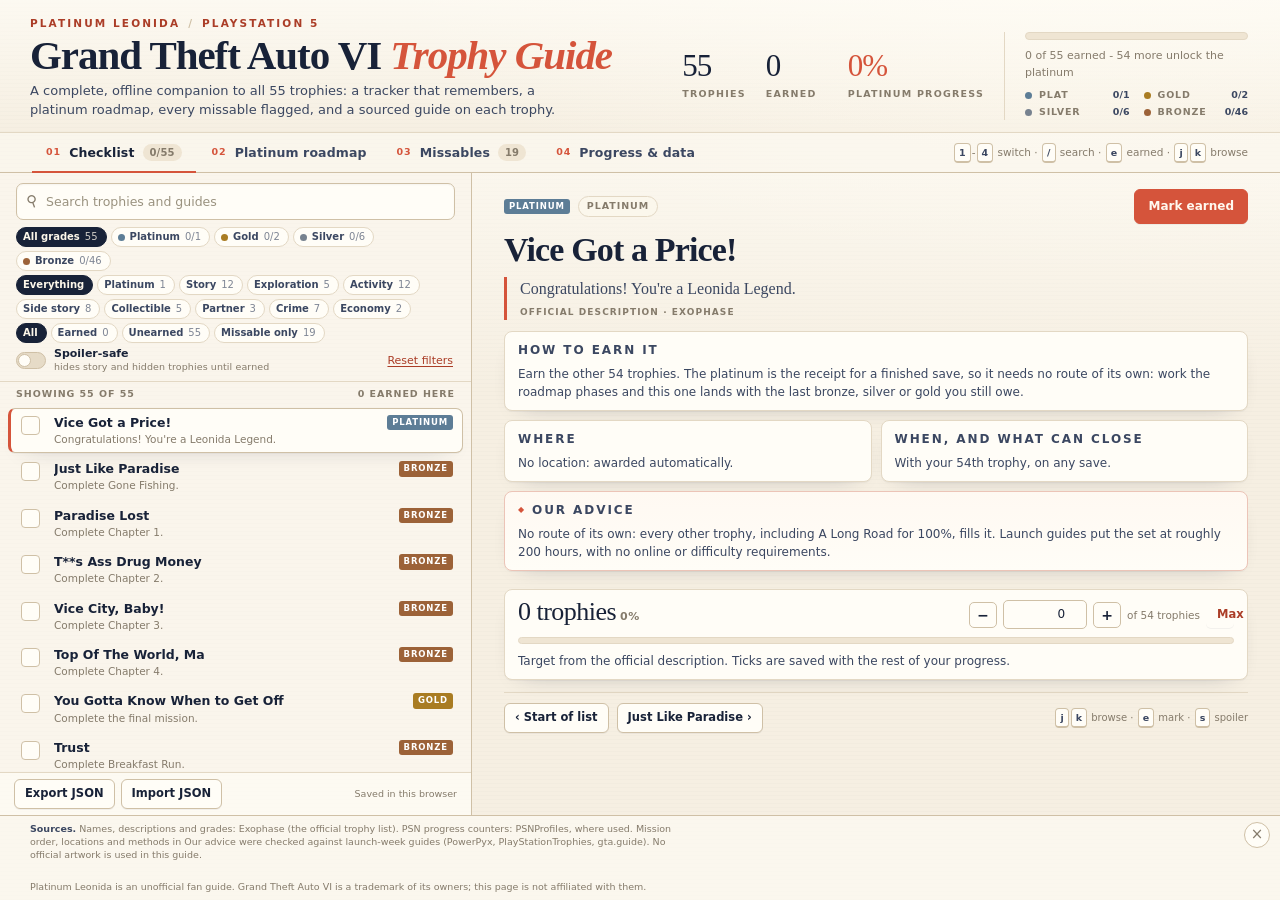
==== commit 0e771396: "Fix the phone layout and make the sources footer dismissible The checklist view stayed height-constr" ====
--- a/app/index.html
+++ b/app/index.html
@@ -101,9 +101,9 @@
 
 <nav class="tabs" role="tablist" aria-label="Guide sections">
   <button class="tab" role="tab" id="tab-checklist" data-tab="checklist" aria-controls="view-checklist" aria-selected="true"><span class="tabnum">01</span> Checklist <span class="tabcount" id="tabcount">0/55</span></button>
-  <button class="tab" role="tab" id="tab-roadmap" data-tab="roadmap" aria-controls="view-roadmap" aria-selected="false"><span class="tabnum">02</span> Platinum roadmap</button>
+  <button class="tab" role="tab" id="tab-roadmap" data-tab="roadmap" aria-controls="view-roadmap" aria-selected="false"><span class="tabnum">02</span> <span class="tab-label"><span class="lbl-long">Platinum roadmap</span><span class="lbl-short">Roadmap</span></span></button>
   <button class="tab" role="tab" id="tab-missables" data-tab="missables" aria-controls="view-missables" aria-selected="false"><span class="tabnum">03</span> Missables <span class="tabcount" id="misscount">0</span></button>
-  <button class="tab" role="tab" id="tab-progress" data-tab="progress" aria-controls="view-progress" aria-selected="false"><span class="tabnum">04</span> Progress &amp; data</button>
+  <button class="tab" role="tab" id="tab-progress" data-tab="progress" aria-controls="view-progress" aria-selected="false"><span class="tabnum">04</span> <span class="tab-label"><span class="lbl-long">Progress &amp; data</span><span class="lbl-short">Progress</span></span></button>
   <span class="tabhint"><kbd>1</kbd>-<kbd>4</kbd> switch · <kbd>/</kbd> search · <kbd>e</kbd> earned · <kbd>j</kbd><kbd>k</kbd> browse</span>
 </nav>
 
@@ -114,15 +114,21 @@
         <div class="searchrow">
           <label class="search" for="search">
             <span class="search-icon" aria-hidden="true">&#9906;</span>
-            <input id="search" type="search" placeholder="Search names, descriptions and guides" autocomplete="off" spellcheck="false">
+            <input id="search" type="search" placeholder="Search trophies and guides" autocomplete="off" spellcheck="false">
           </label>
           <button class="ghostbtn" id="clear-search" type="button" hidden>Clear</button>
         </div>
 
+        <button class="filters-toggle" id="filters-toggle" type="button" aria-expanded="true" aria-controls="filter-chips">
+          <span>Filters</span>
+          <span class="fcount" id="filter-count" hidden></span>
+        </button>
         <div class="filters">
+          <div class="filters-body" id="filter-chips">
           <div class="chiprow" id="grade-filters" role="group" aria-label="Filter by trophy grade"></div>
           <div class="chiprow" id="kind-filters" role="group" aria-label="Filter by trophy kind"></div>
           <div class="chiprow" id="status-filters" role="group" aria-label="Filter by earned state"></div>
+          </div>
           <div class="filterfoot">
             <label class="switch" for="spoiler">
               <input type="checkbox" id="spoiler">
@@ -156,7 +162,8 @@
   <section class="view view-scroll" id="view-progress" role="tabpanel" aria-labelledby="tab-progress" hidden></section>
 </main>
 
-<footer class="foot">
+<footer class="foot" id="foot">
+  <button class="foot-close" id="foot-close" type="button" aria-label="Dismiss sources">&times;</button>
   <p><strong>Sources.</strong> Names, descriptions and grades: Exophase (the official trophy list). PSN progress counters: PSNProfiles, where used. Mission order, locations and methods in Our advice were checked against launch-week guides (PowerPyx, PlayStationTrophies, gta.guide). No official artwork is used in this guide.</p>
   <p class="foot-meta">Platinum Leonida is an unofficial fan guide. Grand Theft Auto VI is a trademark of its owners; this page is not affiliated with them.</p>
 </footer>
--- a/app/style.css
+++ b/app/style.css
@@ -641,3 +641,123 @@
 @media (prefers-reduced-motion: reduce) {
   * { transition: none !important; scroll-behavior: auto !important; }
 }
+/* ---------- phone flow: no clipped, overlapping panes ---------- */
+@media (max-width: 860px) {
+  html, body { height: auto; min-height: 100%; }
+  body { overflow-x: hidden; overflow-y: auto; }
+  main { display: block; min-height: 0; }
+  .view { display: block; flex: none; min-height: 0; }
+  .view-workbench { overflow: visible; }
+  .workbench { display: block; min-height: 0; }
+  .listpane { max-height: none; min-height: 0; }
+  .trophylist { max-height: 52vh; overflow-y: auto; -webkit-overflow-scrolling: touch; }
+  .view-scroll { overflow: visible; }
+  .detailpane { overflow: visible; }
+  .foot { padding: 10px 46px 12px 18px; }
+  .foot-close { top: 8px; right: 12px; }
+}
+
+/* ---------- collapsible filters ---------- */
+.filters-toggle {
+  display: none;
+  align-items: center;
+  gap: 7px;
+  width: calc(100% - 24px);
+  margin: 0 12px 6px;
+  padding: 8px 11px;
+  border: 1px solid var(--rule-strong);
+  border-radius: 7px;
+  background: var(--card);
+  font-size: 11.5px;
+  font-weight: 700;
+  color: var(--ink-2);
+  text-align: left;
+}
+.filters-toggle::after {
+  content: "\25BE";
+  margin-left: auto;
+  font-size: 10px;
+  color: var(--muted);
+  transition: transform .15s ease;
+}
+.filters-toggle.is-collapsed::after { transform: rotate(-90deg); }
+.filters-toggle .fcount {
+  background: var(--ink);
+  color: #fdf7ea;
+  border-radius: 999px;
+  padding: 1px 6px;
+  font-size: 9.5px;
+  font-weight: 700;
+}
+.filters-body[hidden] { display: none !important; }
+
+@media (max-width: 640px) {
+  .filters-toggle { display: flex; }
+  .filters { padding: 0 12px 8px; }
+  .filters-body { padding-top: 2px; }
+}
+
+/* ---------- dismissible footer ---------- */
+.foot { position: relative; padding-right: 46px; }
+.foot[hidden] { display: none !important; }
+.foot-close {
+  position: absolute;
+  top: 6px;
+  right: 10px;
+  width: 26px;
+  height: 26px;
+  display: grid;
+  place-items: center;
+  padding: 0;
+  border: 1px solid var(--rule-strong);
+  border-radius: 999px;
+  background: var(--card);
+  color: var(--muted);
+  font-size: 15px;
+  line-height: 1;
+}
+.foot-close:hover { color: var(--ink); border-color: var(--ink-2); }
+
+/* ---------- phone polish ---------- */
+.tab-label .lbl-short { display: none; }
+
+@media (max-width: 640px) {
+  .tabs {
+    -webkit-mask-image: linear-gradient(90deg, #000 calc(100% - 16px), transparent);
+    mask-image: linear-gradient(90deg, #000 calc(100% - 16px), transparent);
+  }
+  .tab { padding: 10px 7px 8px; font-size: 11px; gap: 5px; }
+  .tab-label .lbl-long { display: none; }
+  .tab-label .lbl-short { display: inline; }
+  .stepper {
+    display: grid;
+    grid-template-columns: 30px minmax(0, 1fr) 30px;
+    width: 100%;
+    gap: 7px 8px;
+    align-items: center;
+  }
+  .stepper button { width: 30px; height: 28px; }
+  .stepper input { width: 100%; }
+  .stepper .unit { grid-column: 1 / 3; width: auto; }
+  .stepper .setmax { grid-column: 3; width: auto; margin: 0; justify-self: end; }
+}
+
+@media (max-width: 420px) {
+  .tab { font-size: 10.5px; padding: 9px 6px 8px; }
+}
+
+@media (max-width: 640px) {
+  .foot-close { width: 30px; height: 30px; top: 8px; right: 10px; font-size: 17px; }
+}
+
+@media (max-width: 360px) {
+  .statgrid { grid-template-columns: 1fr; }
+  .gradebars { grid-template-columns: 1fr 1fr; }
+}
+
+@media (max-width: 340px) {
+  .tab { font-size: 10px; padding: 9px 5px 8px; gap: 4px; }
+  .tabcount { font-size: 9px; padding: 1px 4px; }
+}
+
+.linkbtn { white-space: nowrap; }
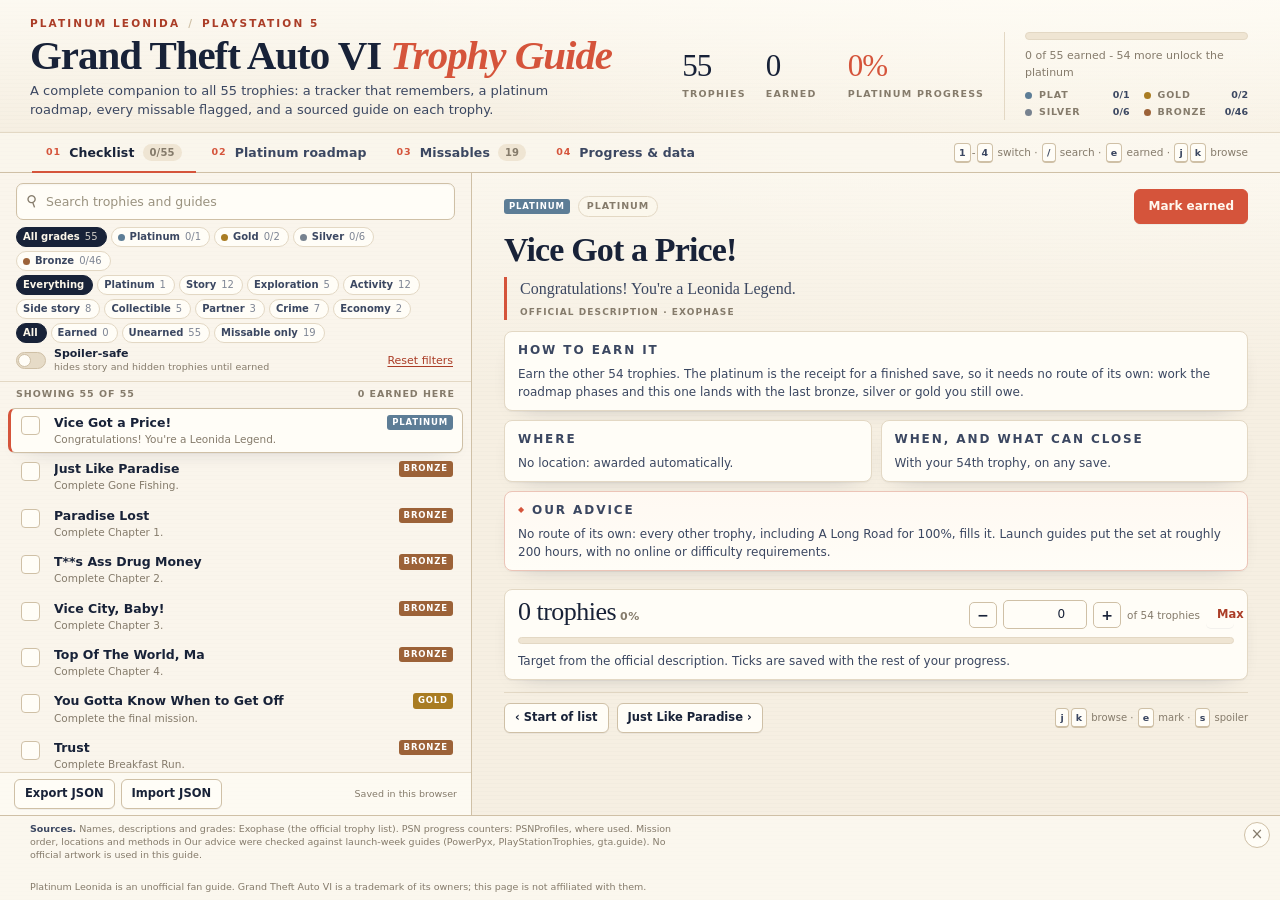
==== commit 518d7a7a: "Fix the Progress tab Guide buttons and drop "offline" from the intro The Progress tab's counter rows" ====
--- a/app/index.html
+++ b/app/index.html
@@ -76,7 +76,7 @@
   <div class="brand">
     <p class="kicker">Platinum Leonida <span class="dot">/</span> PlayStation 5 <span class="pill" id="demo-pill" hidden>Preview data - not saved</span></p>
     <h1>Grand Theft Auto VI <em>Trophy Guide</em></h1>
-    <p class="dek">A complete, offline companion to all 55 trophies: a tracker that remembers, a platinum roadmap, every missable flagged, and a sourced guide on each trophy.</p>
+    <p class="dek">A complete companion to all 55 trophies: a tracker that remembers, a platinum roadmap, every missable flagged, and a sourced guide on each trophy.</p>
   </div>
   <div class="dashboard" aria-label="Progress summary">
     <div class="stat">
--- a/app/style.css
+++ b/app/style.css
@@ -488,10 +488,10 @@
 .ctile .bar > span { display: block; height: 100%; background: var(--silver); }
 .ctile.is-earned .bar > span { background: var(--coral); }
 .ctile .row { display: flex; gap: 4px; align-items: center; }
-.ctile .row button { width: 24px; height: 21px; font-size: 12px; border-radius: 4px; border: 1px solid var(--rule-strong); background: var(--card); display: grid; place-items: center; }
+.ctile .row button:not(.btn) { width: 24px; height: 21px; font-size: 12px; border-radius: 4px; border: 1px solid var(--rule-strong); background: var(--card); display: grid; place-items: center; }
 .ctile .row input { width: 62px; padding: 1px 5px; font-size: 10.5px; border: 1px solid var(--rule); border-radius: 4px; text-align: right; background: var(--card); }
 .ctile .row .u { font-size: 9px; color: var(--muted); }
-.ctile .row .max { margin-left: auto; font-size: 9px; }
+.ctile .row .max { margin-left: auto; width: auto; height: 21px; padding: 0 8px; font-size: 9.5px; line-height: 1; white-space: nowrap; flex: none; display: inline-flex; align-items: center; border-radius: 4px; }
 
 .datacard { background: var(--card); border: 1px solid var(--rule); border-radius: 8px; padding: 14px; box-shadow: var(--shadow); }
 .datacard h3 { font-size: 17px; margin-bottom: 3px; }
